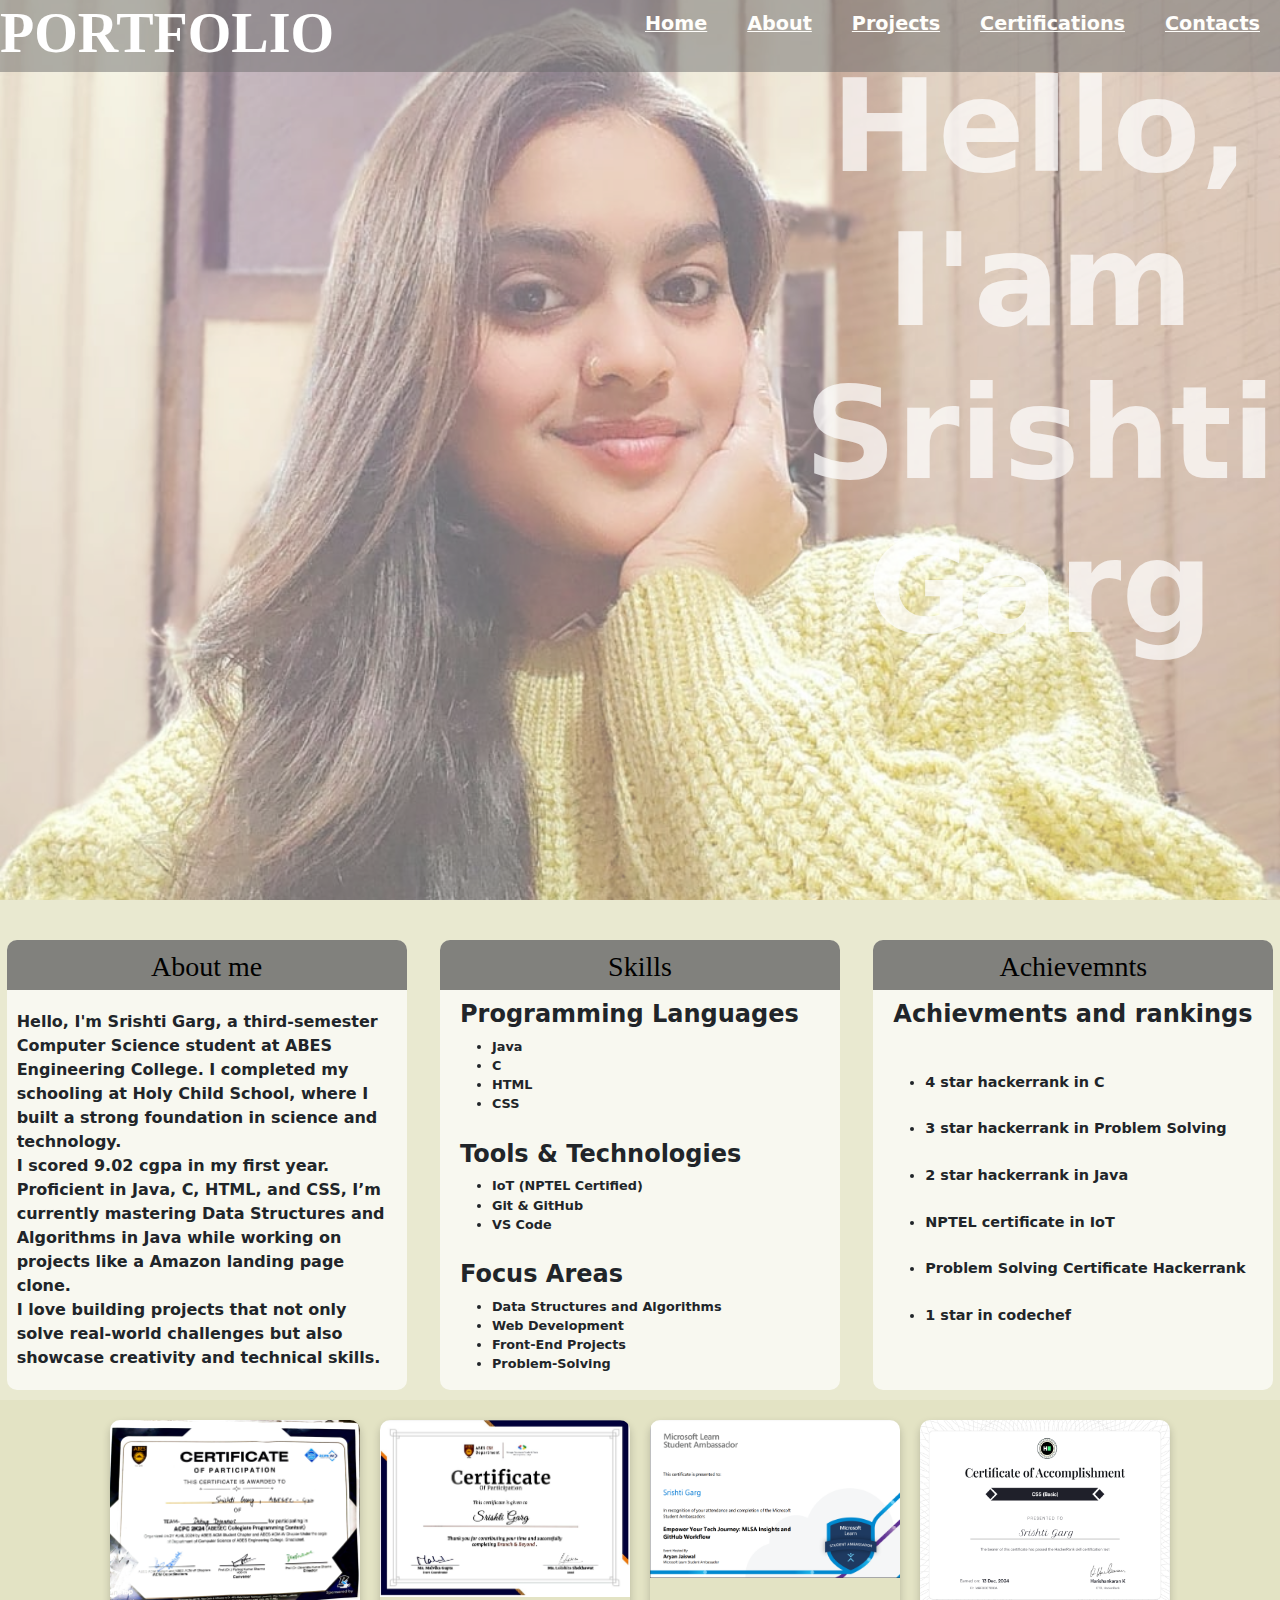
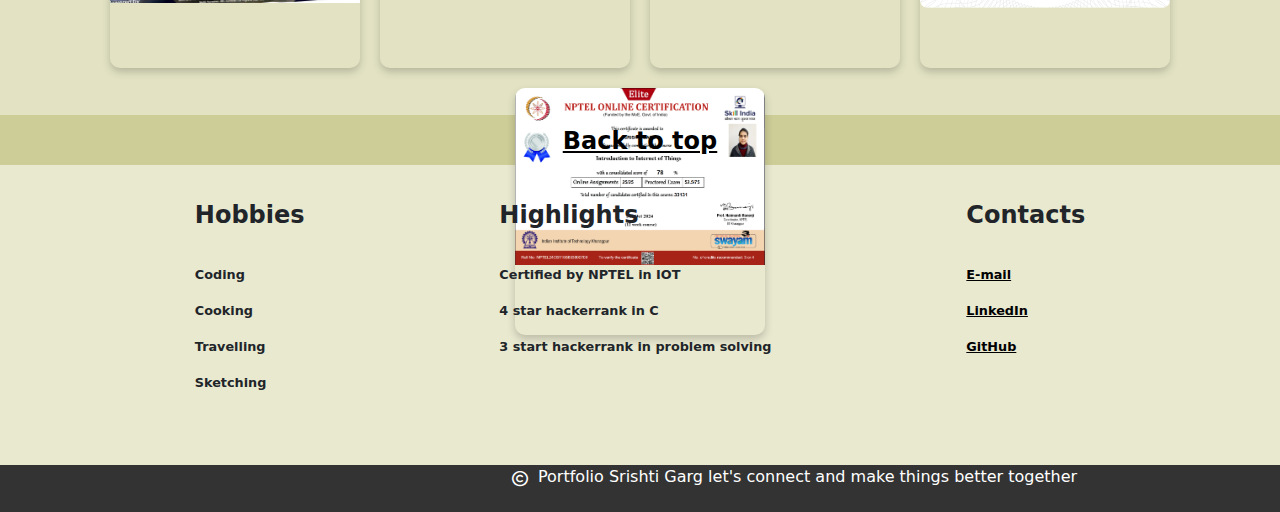
==== index.html @ 1fe9c8e8 "changes" ====
<!DOCTYPE html>
<html lang="en">
<head>
    <meta charset="UTF-8">
    <meta name="viewport" content="width=device-width, initial-scale=1.0">
    <title>Portfolio</title>
    <link rel="stylesheet" href="style.css">
    <link href="https://cdn.jsdelivr.net/npm/bootstrap@5.3.0/dist/css/bootstrap.min.css" rel="stylesheet">
    <link rel="stylesheet" href="https://cdnjs.cloudflare.com/ajax/libs/font-awesome/6.5.0/css/all.min.css">
</head>
<body>
   <div class="background">
    <nav>
<div class="portfolio"> <h1>PORTFOLIO</h1></div>

           <div class="nav_content" id="home">
            <ul>
                <li class="active"><a href="#home">Home</a></li>
               <li><a href="#about">About</a></li>
                <li><a href="#projects">Projects</a></li>
                <li><a href="#certifications">Certifications</a></li>
                <li><a href="#contacts">Contacts</a></li>
            </ul>
           </div>
     </nav>
     <div class="me"><h1>Hello, I'am Srishti Garg</h1></div>
    </div>
    <div class="about" id="about">
<div class="education">
    <div class="mee"> <h3>About me</h3></div>
    <div class="content">
   <p>Hello, I'm Srishti Garg, a third-semester Computer Science student at ABES Engineering College. I completed my 
    schooling at Holy Child School, where I built a strong foundation in science and technology.
    <br>
    I scored 9.02 cgpa in my first year. Proficient in Java, C, HTML, and CSS, 
I’m currently mastering Data Structures and Algorithms 
in Java while working on projects like a Amazon landing page clone.
<br>

I love building projects that not only solve real-world challenges 
but also showcase creativity and technical skills.

</p>
   </div>
</div>
<div class="skills">
   
    <div class="mee"> <h3>Skills</h3></div>
     
           <div class="skill-category">
            <h3>Programming Languages</h3>
            <ul>
              <li>Java</li>
              <li>C</li>
              <li>HTML</li>
              <li>CSS</li>
            </ul>
          </div>
          
          <div class="skill-category">
            <h3>Tools & Technologies</h3>
            <ul>
              <li>IoT (NPTEL Certified)</li>
              <li>Git & GitHub</li>
              <li>VS Code</li>
            </ul>
          </div>
          
          <div class="skill-category">
            <h3>Focus Areas</h3>
            <ul>
              <li>Data Structures and Algorithms</li>
              <li>Web Development</li>
              <li>Front-End Projects</li>
              <li>Problem-Solving</li>
            </ul>
          </div>
      
</div>
<div class="achievments"> <div class="mee"><h3>Achievemnts</h3></div>
<div class="skill-category">
  
  <h3>Achievments and rankings</h3>
  <div class="category">
  <ul>
    <li>4 star hackerrank in C</li>
    <li>3 star hackerrank in Problem Solving</li>
    <li>2 star hackerrank in Java</li>
    <li>NPTEL certificate in IoT</li>
    <li>Problem Solving Certificate Hackerrank</li>
    <li>1 star in codechef</li>
  </ul>
  </div>
</div></div>


</div>
<div class="final">
    <section class="certificate-gallery" id="certifications">
        
        <!-- Certificates -->
        <a href="#certificate1" class="certificate-card">
          <img src="c1.png" alt="Certificate 1">
        </a>
        <a href="#certificate2" class="certificate-card">
          <img src="c2.png" alt="Certificate 2">
        </a>
        <a href="#certificate3" class="certificate-card">
          <img src="c3.png" alt="Certificate 3">
        </a>
        <a href="#certificate4" class="certificate-card">
            <img src="c4.png" alt="Certificate 2">
          </a>
          <a href="#certificate5" class="certificate-card">
            <img src="c5.png" alt="Certificate 3">
          </a>
      </section>
      <div id="certificate1" class="modal">
        <img src="c1.png" alt="Certificate 1">
      </div>
      <div id="certificate2" class="modal">
        <img src="c2.png" alt="Certificate 2">
      </div>
      <div id="certificate3" class="modal">
        <img src="c3.png" alt="Certificate 1">
      </div>
      <div id="certificate4" class="modal">
        <img src="c4.png" alt="Certificate 1">
      </div>
      <div id="certificate5" class="modal">
        <img src="c5.png" alt="Certificate 1">
      </div>
      <div class="bottom">
        <div class="top"><a href="#home"><h3>Back to top</h3></a></div>
    
   <div class="last" id="contacts">

    <div class="hobbies" class="ho">
        <p><h3>Hobbies</h3></p>
  <p>Coding</p>
  <p>Cooking</p>
  <p>Travelling</p>
  <p>Sketching</p>
</div>
   <div class="hobbies" class="ho">
    <p><h3>Highlights</h3></p>
    <p>Certified by NPTEL in IOT</p>
    <p>4 star hackerrank in C</p>
    <p>3 start hackerrank in problem solving</p>
   </div>
   <div class="hobbies" class="ho">
    <p><h3>Contacts</h3></p>
   <a href="#"><p>E-mail</p></a> 
    <a href="https://www.linkedin.com/in/srishti-garg-a3b092297/"><p>LinkedIn</p></a>
    <a href="#"><p>GitHub</p></a>
   </div>
</div>
</div>
<div class="end">
    <i class="fa-regular fa-copyright" id="i"></i>
    <p>Portfolio Srishti Garg let's connect and make things better together</p>
</div>  
        
    
    
</body>
</html>
---- style.css ----
*{
 margin: 0px;
 padding: 0px;
 height: 100%;
}
.background{
   background: url(photo.jpg) no-repeat center;
   opacity: 60%;
   background-size: cover;
   height: 100%;
   z-index: -1;
   
}
.nav_content{
   width: 100%;
   height: 100%; 
   z-index: 2;
 
   border-radius:  1px solid white;
   border-color: aliceblue;
}
.nav_content ul{
   list-style-type: none;
   display: flex;
   justify-content: end;
   gap: 40px;
   margin-right: 20px;
   padding-top: 10px;
}
.portfolio h1{
   z-index: 2;
   font-size: 3.5rem;
   font-weight: bolder;
   font-family: 'Times New Roman', Times, serif;
   color: white;
   
}
nav{
   display: flex;
 height: 8%;
 background-color: rgba(10, 10, 10,.5);
 z-index: 1;
 position: absolute;
 width: 100%;
}
h1{
font-size: 2rem;
padding-right: 50%;
}
.nav_content ul a{
   color: rgb(255, 254, 250);
   font-size: 1.2rem;
   z-index: 2;
   font-weight: bold;
}
.nav_content ul a:hover{
   border: 3px solid black;
   border-radius: 2px;  
}
.me h1{
   text-align: center;
   padding: 50px 0px 0px 800px;
   height: 100%;
   color: rgba(255, 255, 255, .72);
   font-weight: bolder;
   font-size: 8rem;
   z-index: 3;
}
.about{
   width: 100%;
   height: 500px;
   background-color: rgba(143, 143, 21, 0.2);
   display: flex;
   gap: 20px;
   padding-top: 40px;
   justify-content: space-around;

}
.education{
   width: 400px;
   height: 450px;
   background-color: rgba(255, 255, 255, 0.685);
   z-index: 3;
   border-radius: 10px;  
   cursor: pointer;
}
.skills{
   width: 400px;
   height: 450px;
   background-color: rgba(255, 255, 255, 0.685);
   z-index: 3;
   border-radius: 10px;
   cursor: pointer;
   
}
.achievments{
   width: 400px;
   height: 450px;
   background-color: rgba(255, 255, 255, 0.685);
   z-index: 3;
   border-radius: 10px;
   cursor: pointer;
   
}
.mee{
   background-color: rgba(10, 10, 10,.5);
   text-align: center;
   height: 50px;
   border-top-left-radius: 10px;
   border-top-right-radius: 10px;
   color: black;
   padding-top: 10px;
   font-size: .5rem;
   font-family: 'Times New Roman', Times, serif;
   
}
.achievments:hover{
   transform: scale(1.05);
   box-shadow: 0 8px 16px rgba(0, 0, 0, 0.3);
}
.skills:hover{
   transform: scale(1.05);
   box-shadow: 0 8px 16px rgba(0, 0, 0, 0.3);
}
.education:hover{
   transform: scale(1.05);
   box-shadow: 0 8px 16px rgba(0, 0, 0, 0.3);
}
.content {
padding: 20px 10px;
font-size: 1rem;
font-weight: bold;
}
.skill-category{
width: 100%;
display: flex;
flex-direction: column; /* Or row */
font-size: .8rem;
overflow: visible;
height: fit-content;
padding-left: 20px;
font-weight: bold;
}
.skill-category h3{
   font-weight: bold;
   font-size: 1.5rem;
   padding-top: 10px;
}
.category{
   padding-top: 10px;
}
.category li{
   padding-top: 25px;
   font-size: .9rem;
}
.certificate-gallery {
   display: flex;
   flex-wrap: wrap;
   gap: 20px;
   justify-content: center;
  padding: 20px;
   margin: 0px;
   background-color: rgba(143, 143, 21, 0.25);
 }

 .certificate-card {
   width: 250px;
   cursor: pointer;
   border-radius: 10px;
   overflow: hidden;
   box-shadow: 0 4px 8px rgba(0, 0, 0, 0.2);
   transition: transform 0.3s, box-shadow 0.3s;
   height: 90%;
 }

 .certificate-card img {
   width: 100%;
   height: auto;
 }

 .certificate-card:hover {
   transform: scale(1.05);
   box-shadow: 0 8px 16px rgba(0, 0, 0, 0.3);
 }

 .modal {
   display: none;
   position: fixed;
   top: 0;
   left: 0;
   width: 100%;
   height: 100%;
   background: rgba(0, 0, 0, 0.8);
   justify-content: center;
   align-items: center;
   z-index: 1000;
 }

 .modal img {
   max-width: 90%;
   max-height: 90%;
 }

 .modal:target {
   display: flex;
 }
.top{
   width: 100%;
  height: 50px;
   background-color: rgba(143, 143, 21, 0.3);
}
.top a h3{
   text-align: center;
   font-weight: bold;
   font-size: 1.5rem;
   padding-top: 12px;
}
.final{
   height: 35%;
}
.top a{
   color: black;
}
.hobbies {
   display:flexbox;
   justify-content: space-evenly;
   height: auto;
   
}
.hobbies h3{
   font-size: 1.5rem;
   font-weight: bolder;
}
.last{
   display: flex;
   justify-content: space-evenly;
   height: 20px;
}
.bottom{
   background-color: rgba(143, 143, 21, 0.2);
   height: 350px;
}
.hobbies p{
   font-size: .8rem;
   font-weight: 700;
}
.hobbies a{
   color: black;
}
.end{
   height: 15%;
   background-color: rgba(0, 0, 0,.8);
   color: white;
   display: flex;
   padding-left: 40%;
   gap: 10px;
}
#i{
   padding-top: 5px;
}
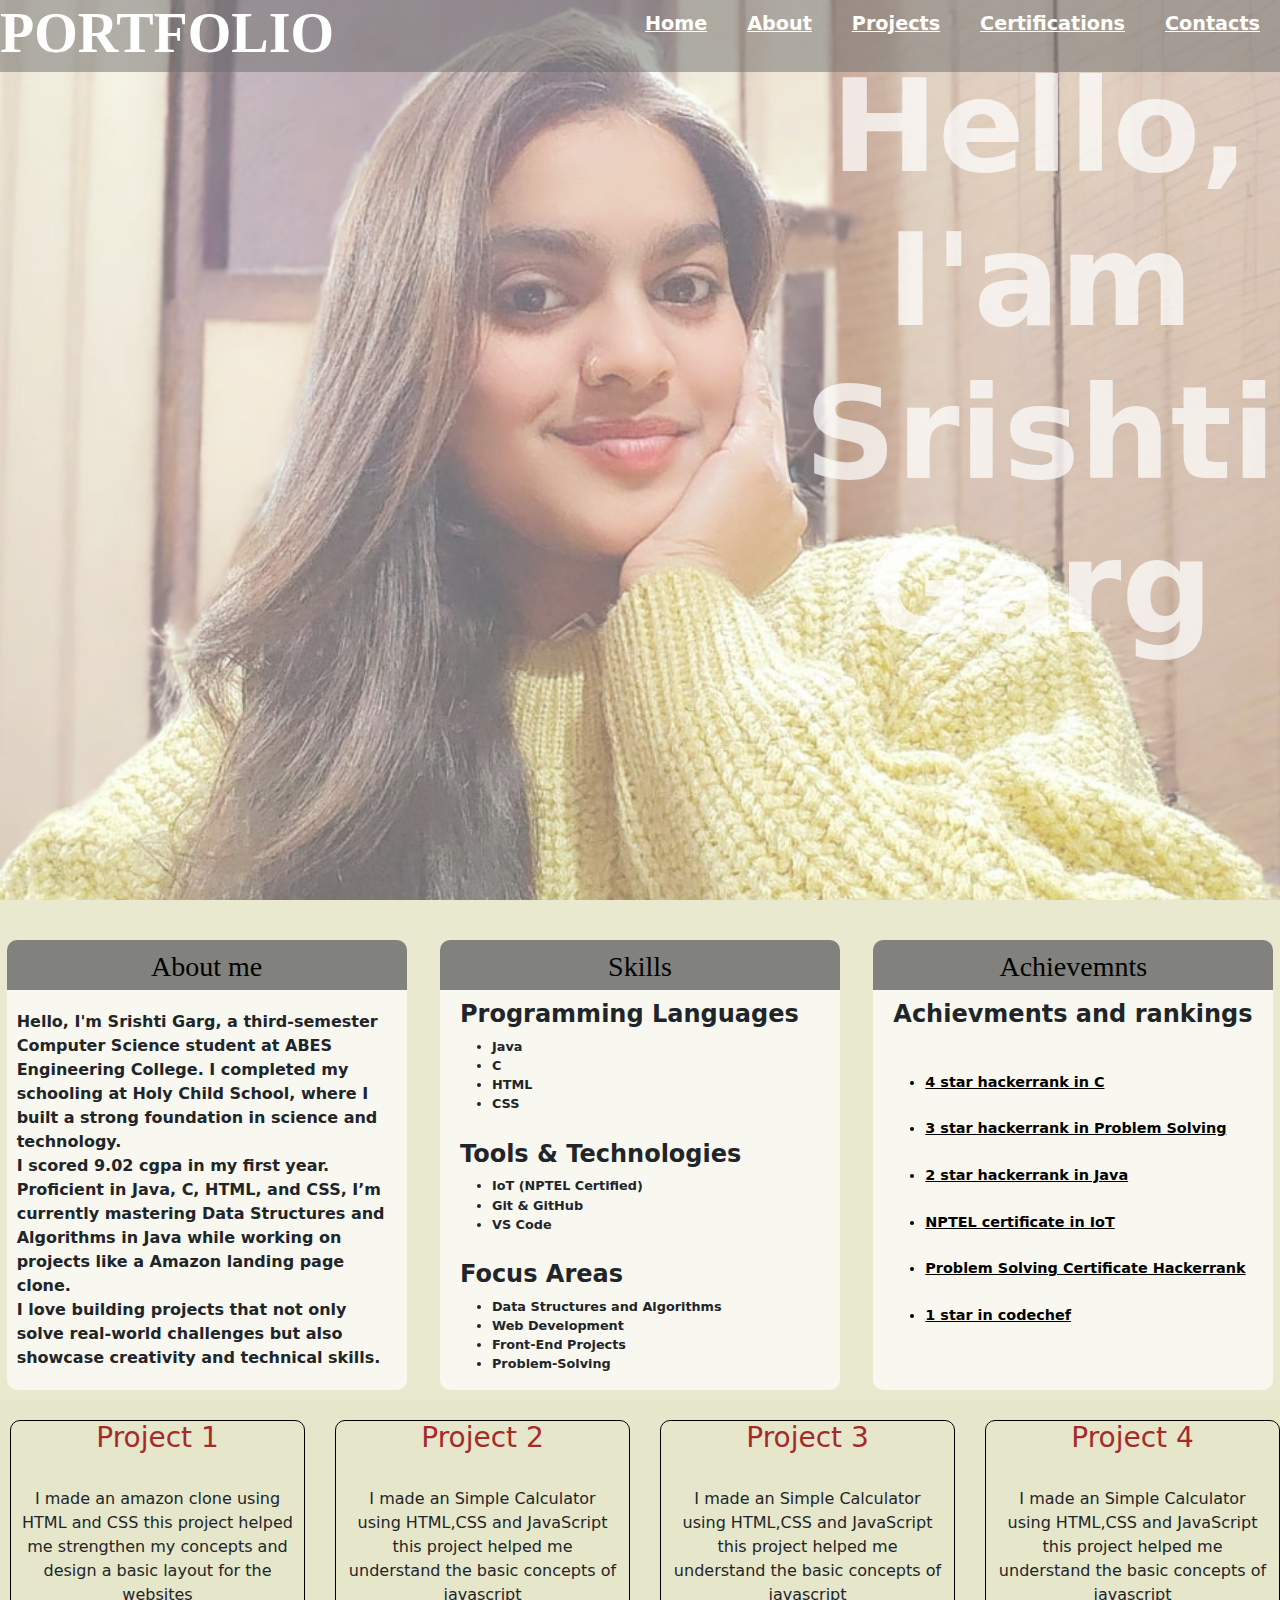
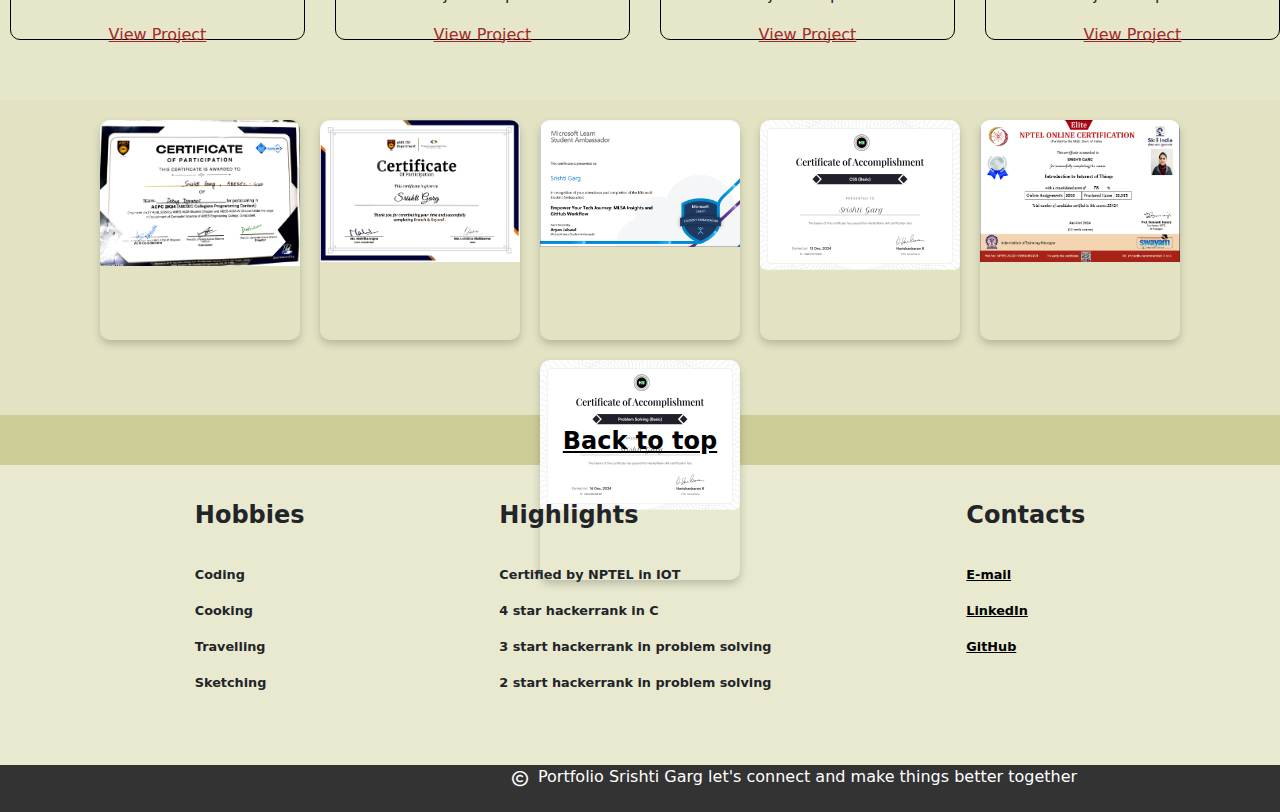
==== commit 968faaa8: "Version 2" ====
--- a/index.html
+++ b/index.html
@@ -83,17 +83,43 @@
   <h3>Achievments and rankings</h3>
   <div class="category">
   <ul>
-    <li>4 star hackerrank in C</li>
-    <li>3 star hackerrank in Problem Solving</li>
-    <li>2 star hackerrank in Java</li>
-    <li>NPTEL certificate in IoT</li>
-    <li>Problem Solving Certificate Hackerrank</li>
-    <li>1 star in codechef</li>
+    <a href="https://www.hackerrank.com/profile/gsrishti516"><li>4 star hackerrank in C</li></a>
+    <a href="https://www.hackerrank.com/profile/gsrishti516"> <li>3 star hackerrank in Problem Solving</li></a>
+    <a href="https://www.hackerrank.com/profile/gsrishti516"> <li>2 star hackerrank in Java</li></a>
+    <a href="c5.png"><li>NPTEL certificate in IoT</li></a> 
+    <a href="https://www.hackerrank.com/profile/gsrishti516"><li>Problem Solving Certificate Hackerrank</li></a>
+   <a href="https://www.codechef.com/users/next_dive_50"> <li>1 star in codechef</li></a>
   </ul>
   </div>
 </div></div>
 
 
+</div>
+<div class="projects" id="projects">
+<div class="project1">
+  <h3>Project 1</h3>
+  <br>
+  <p>I made an amazon clone using HTML and CSS this project helped me strengthen my concepts and design a basic layout for the websites </p>
+  <a href="https://srishtigarg05.github.io/Amzone-clone/">View Project</a>
+</div>
+<div class="project1">
+  <h3>Project 2</h3>
+  <br>
+  <p>I made an Simple Calculator using HTML,CSS and JavaScript this project helped me understand the basic concepts of javascript </p>
+  <a href="https://srishtigarg05.github.io/calculator/">View Project</a>
+</div>
+<div class="project1">
+  <h3>Project 3</h3>
+  <br>
+  <p>I made an Simple Calculator using HTML,CSS and JavaScript this project helped me understand the basic concepts of javascript </p>
+  <a href="https://srishtigarg05.github.io/Amzone-clone/">View Project</a>
+</div>
+<div class="project1">
+  <h3>Project 4</h3>
+  <br>
+  <p>I made an Simple Calculator using HTML,CSS and JavaScript this project helped me understand the basic concepts of javascript </p>
+  <a href="https://srishtigarg05.github.io/Amzone-clone/">View Project</a>
+</div>
 </div>
 <div class="final">
     <section class="certificate-gallery" id="certifications">
@@ -114,6 +140,9 @@
           <a href="#certificate5" class="certificate-card">
             <img src="c5.png" alt="Certificate 3">
           </a>
+          <a href="#certificate6" class="certificate-card">
+            <img src="c6.png" alt="Certificate 3">
+          </a>
       </section>
       <div id="certificate1" class="modal">
         <img src="c1.png" alt="Certificate 1">
@@ -129,6 +158,9 @@
       </div>
       <div id="certificate5" class="modal">
         <img src="c5.png" alt="Certificate 1">
+      </div>
+      <div id="certificate6" class="modal">
+        <img src="c6.png" alt="Certificate 1">
       </div>
       <div class="bottom">
         <div class="top"><a href="#home"><h3>Back to top</h3></a></div>
@@ -147,12 +179,13 @@
     <p>Certified by NPTEL in IOT</p>
     <p>4 star hackerrank in C</p>
     <p>3 start hackerrank in problem solving</p>
+   <p>2 start hackerrank in problem solving</p>
    </div>
    <div class="hobbies" class="ho">
     <p><h3>Contacts</h3></p>
    <a href="#"><p>E-mail</p></a> 
     <a href="https://www.linkedin.com/in/srishti-garg-a3b092297/"><p>LinkedIn</p></a>
-    <a href="#"><p>GitHub</p></a>
+    <a href="https://github.com/Srishtigarg05"><p>GitHub</p></a>
    </div>
 </div>
 </div>
--- a/style.css
+++ b/style.css
@@ -1,260 +1,301 @@
 *{
- margin: 0px;
- padding: 0px;
- height: 100%;
+   margin: 0px;
+   padding: 0px;
+   height: 100%;
+  }
+  .background{
+     background: url(photo.jpg) no-repeat center;
+     opacity: 60%;
+     background-size: cover;
+     height: 100%;
+     z-index: -1;
+     
+  }
+  .nav_content{
+     width: 100%;
+     height: 100%; 
+     z-index: 2;
+   
+     border-radius:  1px solid white;
+     border-color: aliceblue;
+  }
+  .nav_content ul{
+     list-style-type: none;
+     display: flex;
+     justify-content: end;
+     gap: 40px;
+     margin-right: 20px;
+     padding-top: 10px;
+  }
+  .portfolio h1{
+     z-index: 2;
+     font-size: 3.5rem;
+     font-weight: bolder;
+     font-family: 'Times New Roman', Times, serif;
+     color: white;
+     
+  }
+  nav{
+     display: flex;
+   height: 8%;
+   background-color: rgba(10, 10, 10,.5);
+   z-index: 1;
+   position: absolute;
+   width: 100%;
+  }
+  h1{
+  font-size: 2rem;
+  padding-right: 50%;
+  }
+  .nav_content ul a{
+     color: rgb(255, 254, 250);
+     font-size: 1.2rem;
+     z-index: 2;
+     font-weight: bold;
+  }
+  .nav_content ul a:hover{
+     border: 3px solid black;
+     border-radius: 2px;  
+  }
+  .me h1{
+     text-align: center;
+     padding: 50px 0px 0px 800px;
+     height: 100%;
+     color: rgba(255, 255, 255, .72);
+     font-weight: bolder;
+     font-size: 8rem;
+     z-index: 3;
+  }
+  .about{
+     width: 100%;
+     height: 500px;
+     background-color: rgba(143, 143, 21, 0.2);
+     display: flex;
+     gap: 20px;
+     padding-top: 40px;
+     justify-content: space-around;
+  
+  }
+  .education{
+     width: 400px;
+     height: 450px;
+     background-color: rgba(255, 255, 255, 0.685);
+     z-index: 3;
+     border-radius: 10px;  
+     cursor: pointer;
+  }
+  .skills{
+     width: 400px;
+     height: 450px;
+     background-color: rgba(255, 255, 255, 0.685);
+     z-index: 3;
+     border-radius: 10px;
+     cursor: pointer;
+     
+  }
+  .achievments{
+     width: 400px;
+     height: 450px;
+     background-color: rgba(255, 255, 255, 0.685);
+     z-index: 3;
+     border-radius: 10px;
+     cursor: pointer;
+     
+  }
+  .mee{
+     background-color: rgba(10, 10, 10,.5);
+     text-align: center;
+     height: 50px;
+     border-top-left-radius: 10px;
+     border-top-right-radius: 10px;
+     color: black;
+     padding-top: 10px;
+     font-size: .5rem;
+     font-family: 'Times New Roman', Times, serif;
+     
+  }
+  .achievments:hover{
+     transform: scale(1.05);
+     box-shadow: 0 8px 16px rgba(0, 0, 0, 0.3);
+  }
+  .skills:hover{
+     transform: scale(1.05);
+     box-shadow: 0 8px 16px rgba(0, 0, 0, 0.3);
+  }
+  .education:hover{
+     transform: scale(1.05);
+     box-shadow: 0 8px 16px rgba(0, 0, 0, 0.3);
+  }
+  .content {
+  padding: 20px 10px;
+  font-size: 1rem;
+  font-weight: bold;
+  }
+  .skill-category{
+  width: 100%;
+  display: flex;
+  flex-direction: column; /* Or row */
+  font-size: .8rem;
+  overflow: visible;
+  height: fit-content;
+  padding-left: 20px;
+  font-weight: bold;
+  }
+  .skill-category h3{
+     font-weight: bold;
+     font-size: 1.5rem;
+     padding-top: 10px;
+  }
+  .category{
+     padding-top: 10px;
+  }
+  .category li{
+     padding-top: 25px;
+     font-size: .9rem;
+  }
+  .category a{
+   color: black;
+  }
+  .certificate-gallery {
+     display: flex;
+     flex-wrap: wrap;
+     gap: 20px;
+     justify-content: center;
+    padding: 20px;
+     margin: 0px;
+     background-color: rgba(143, 143, 21, 0.25);
+   }
+  
+   .certificate-card {
+     width: 200px;
+     cursor: pointer;
+     border-radius: 10px;
+     overflow: hidden;
+     box-shadow: 0 4px 8px rgba(0, 0, 0, 0.2);
+     transition: transform 0.3s, box-shadow 0.3s;
+     height: 80%;
+   }
+  
+   .certificate-card img {
+     width: 100%;
+     height: auto;
+   }
+  
+   .certificate-card:hover {
+     transform: scale(1.05);
+     box-shadow: 0 8px 16px rgba(0, 0, 0, 0.3);
+   }
+  
+   .modal {
+     display: none;
+     position: fixed;
+     top: 0;
+     left: 0;
+     width: 100%;
+     height: 100%;
+     background: rgba(0, 0, 0, 0.8);
+     justify-content: center;
+     align-items: center;
+     z-index: 1000;
+   }
+  
+   .modal img {
+     max-width: 90%;
+     max-height: 90%;
+   }
+  
+   .modal:target {
+     display: flex;
+   }
+  .top{
+     width: 100%;
+    height: 50px;
+     background-color: rgba(143, 143, 21, 0.3);
+  }
+  .top a h3{
+     text-align: center;
+     font-weight: bold;
+     font-size: 1.5rem;
+     padding-top: 12px;
+  }
+  .final{
+     height: 35%;
+  }
+  .top a{
+     color: black;
+  }
+  .hobbies {
+     display:flexbox;
+     justify-content: space-evenly;
+     height: auto;
+     
+  }
+  .hobbies h3{
+     font-size: 1.5rem;
+     font-weight: bolder;
+  }
+  .last{
+     display: flex;
+     justify-content: space-evenly;
+     height: 20px;
+  }
+  .bottom{
+     background-color: rgba(143, 143, 21, 0.2);
+     height: 350px;
+  }
+  .hobbies p{
+     font-size: .8rem;
+     font-weight: 700;
+  }
+  .hobbies a{
+     color: black;
+  }
+  .end{
+     height: 15%;
+     background-color: rgba(0, 0, 0,.8);
+     color: white;
+     display: flex;
+     padding-left: 40%;
+     gap: 10px;
+     
+  }
+  #i{
+     padding-top: 5px;
+  }
+  .project1{
+   height: 220px;
+   width: 350px;
+   border: 1px solid black;
+text-align: center;
+border-radius: 10px;
+background-color: rgba(220, 220, 167, 0.01);
+cursor: pointer;
+overflow: visible;
+display: flex;
+flex-direction: column;
+margin-left: 10px;
 }
-.background{
-   background: url(photo.jpg) no-repeat center;
-   opacity: 60%;
-   background-size: cover;
-   height: 100%;
-   z-index: -1;
-   
-}
-.nav_content{
+  .project1:hover
+  {
+   transform: scale(1.05);
+     box-shadow: 0 8px 16px rgba(0, 0, 0, 0.3);
+  }
+  .project1 a{
+color: brown;
+  }
+  .project1 h3{
+   color: brown;
+      }
+.projects{
+   background-color: rgba(143, 143, 21, 0.225);
+   height: 300px;
+   padding-top: 20px;
    width: 100%;
-   height: 100%; 
-   z-index: 2;
- 
-   border-radius:  1px solid white;
-   border-color: aliceblue;
-}
-.nav_content ul{
-   list-style-type: none;
-   display: flex;
-   justify-content: end;
-   gap: 40px;
-   margin-right: 20px;
-   padding-top: 10px;
-}
-.portfolio h1{
-   z-index: 2;
-   font-size: 3.5rem;
-   font-weight: bolder;
-   font-family: 'Times New Roman', Times, serif;
-   color: white;
-   
-}
-nav{
-   display: flex;
- height: 8%;
- background-color: rgba(10, 10, 10,.5);
- z-index: 1;
- position: absolute;
- width: 100%;
-}
-h1{
-font-size: 2rem;
-padding-right: 50%;
-}
-.nav_content ul a{
-   color: rgb(255, 254, 250);
-   font-size: 1.2rem;
-   z-index: 2;
-   font-weight: bold;
-}
-.nav_content ul a:hover{
-   border: 3px solid black;
-   border-radius: 2px;  
-}
-.me h1{
-   text-align: center;
-   padding: 50px 0px 0px 800px;
-   height: 100%;
-   color: rgba(255, 255, 255, .72);
-   font-weight: bolder;
-   font-size: 8rem;
-   z-index: 3;
-}
-.about{
-   width: 100%;
-   height: 500px;
-   background-color: rgba(143, 143, 21, 0.2);
    display: flex;
    gap: 20px;
-   padding-top: 40px;
-   justify-content: space-around;
-
+  
 }
-.education{
-   width: 400px;
-   height: 450px;
-   background-color: rgba(255, 255, 255, 0.685);
-   z-index: 3;
-   border-radius: 10px;  
-   cursor: pointer;
-}
-.skills{
-   width: 400px;
-   height: 450px;
-   background-color: rgba(255, 255, 255, 0.685);
-   z-index: 3;
-   border-radius: 10px;
-   cursor: pointer;
-   
-}
-.achievments{
-   width: 400px;
-   height: 450px;
-   background-color: rgba(255, 255, 255, 0.685);
-   z-index: 3;
-   border-radius: 10px;
-   cursor: pointer;
-   
-}
-.mee{
-   background-color: rgba(10, 10, 10,.5);
-   text-align: center;
-   height: 50px;
-   border-top-left-radius: 10px;
-   border-top-right-radius: 10px;
-   color: black;
-   padding-top: 10px;
-   font-size: .5rem;
-   font-family: 'Times New Roman', Times, serif;
-   
-}
-.achievments:hover{
-   transform: scale(1.05);
-   box-shadow: 0 8px 16px rgba(0, 0, 0, 0.3);
-}
-.skills:hover{
-   transform: scale(1.05);
-   box-shadow: 0 8px 16px rgba(0, 0, 0, 0.3);
-}
-.education:hover{
-   transform: scale(1.05);
-   box-shadow: 0 8px 16px rgba(0, 0, 0, 0.3);
-}
-.content {
-padding: 20px 10px;
-font-size: 1rem;
-font-weight: bold;
-}
-.skill-category{
-width: 100%;
-display: flex;
-flex-direction: column; /* Or row */
-font-size: .8rem;
-overflow: visible;
-height: fit-content;
-padding-left: 20px;
-font-weight: bold;
-}
-.skill-category h3{
-   font-weight: bold;
-   font-size: 1.5rem;
-   padding-top: 10px;
-}
-.category{
-   padding-top: 10px;
-}
-.category li{
-   padding-top: 25px;
-   font-size: .9rem;
-}
-.certificate-gallery {
-   display: flex;
-   flex-wrap: wrap;
-   gap: 20px;
-   justify-content: center;
-  padding: 20px;
-   margin: 0px;
-   background-color: rgba(143, 143, 21, 0.25);
- }
-
- .certificate-card {
-   width: 250px;
-   cursor: pointer;
-   border-radius: 10px;
-   overflow: hidden;
-   box-shadow: 0 4px 8px rgba(0, 0, 0, 0.2);
-   transition: transform 0.3s, box-shadow 0.3s;
-   height: 90%;
- }
-
- .certificate-card img {
-   width: 100%;
-   height: auto;
- }
-
- .certificate-card:hover {
-   transform: scale(1.05);
-   box-shadow: 0 8px 16px rgba(0, 0, 0, 0.3);
- }
-
- .modal {
-   display: none;
-   position: fixed;
-   top: 0;
-   left: 0;
-   width: 100%;
-   height: 100%;
-   background: rgba(0, 0, 0, 0.8);
-   justify-content: center;
-   align-items: center;
-   z-index: 1000;
- }
-
- .modal img {
-   max-width: 90%;
-   max-height: 90%;
- }
-
- .modal:target {
-   display: flex;
- }
-.top{
-   width: 100%;
-  height: 50px;
-   background-color: rgba(143, 143, 21, 0.3);
-}
-.top a h3{
-   text-align: center;
-   font-weight: bold;
-   font-size: 1.5rem;
-   padding-top: 12px;
-}
-.final{
-   height: 35%;
-}
-.top a{
-   color: black;
-}
-.hobbies {
-   display:flexbox;
-   justify-content: space-evenly;
-   height: auto;
-   
-}
-.hobbies h3{
-   font-size: 1.5rem;
-   font-weight: bolder;
-}
-.last{
-   display: flex;
-   justify-content: space-evenly;
-   height: 20px;
-}
-.bottom{
-   background-color: rgba(143, 143, 21, 0.2);
-   height: 350px;
-}
-.hobbies p{
-   font-size: .8rem;
-   font-weight: 700;
-}
-.hobbies a{
-   color: black;
-}
-.end{
-   height: 15%;
-   background-color: rgba(0, 0, 0,.8);
-   color: white;
-   display: flex;
-   padding-left: 40%;
-   gap: 10px;
-}
-#i{
-   padding-top: 5px;
+.project1 p{
+   height: fit-content;
+   padding: 0px 10px;
 }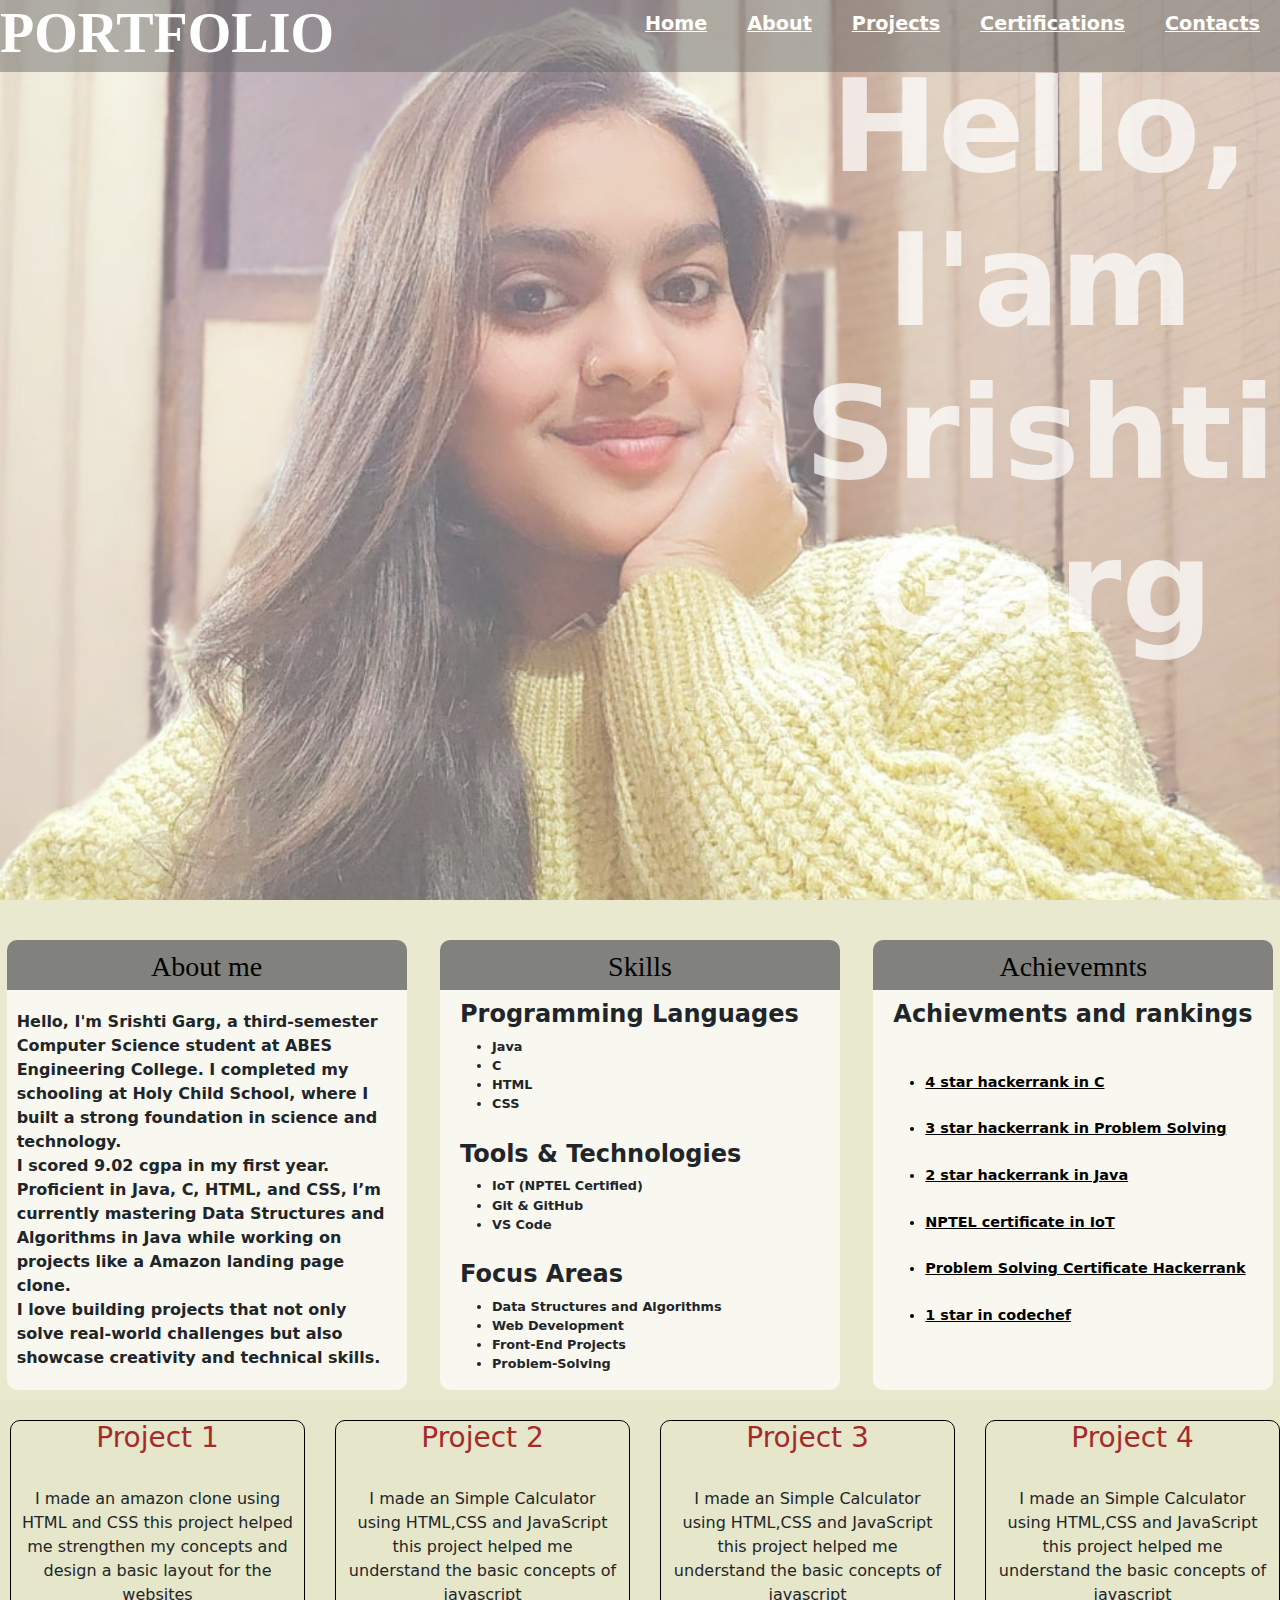
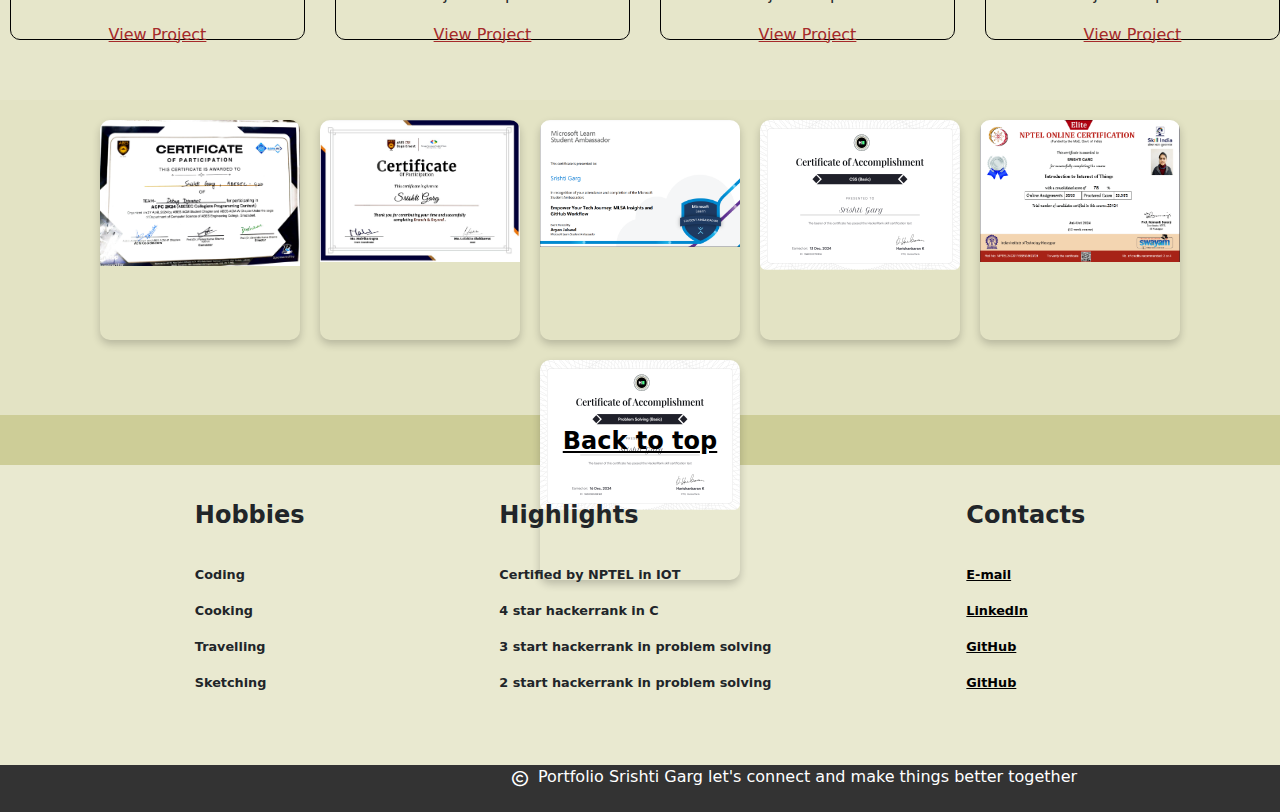
==== commit bca03e5d: "version 2" ====
--- a/index.html
+++ b/index.html
@@ -83,12 +83,16 @@
   <h3>Achievments and rankings</h3>
   <div class="category">
   <ul>
+
     <a href="https://www.hackerrank.com/profile/gsrishti516"><li>4 star hackerrank in C</li></a>
     <a href="https://www.hackerrank.com/profile/gsrishti516"> <li>3 star hackerrank in Problem Solving</li></a>
     <a href="https://www.hackerrank.com/profile/gsrishti516"> <li>2 star hackerrank in Java</li></a>
     <a href="c5.png"><li>NPTEL certificate in IoT</li></a> 
     <a href="https://www.hackerrank.com/profile/gsrishti516"><li>Problem Solving Certificate Hackerrank</li></a>
    <a href="https://www.codechef.com/users/next_dive_50"> <li>1 star in codechef</li></a>
+
+
+
   </ul>
   </div>
 </div></div>
@@ -185,7 +189,11 @@
     <p><h3>Contacts</h3></p>
    <a href="#"><p>E-mail</p></a> 
     <a href="https://www.linkedin.com/in/srishti-garg-a3b092297/"><p>LinkedIn</p></a>
+
     <a href="https://github.com/Srishtigarg05"><p>GitHub</p></a>
+
+    <a href="#"><p>GitHub</p></a>
+
    </div>
 </div>
 </div>
--- a/style.css
+++ b/style.css
@@ -1,4 +1,166 @@
 *{
+
+ margin: 0px;
+ padding: 0px;
+ height: 100%;
+}
+.background{
+   background: url(photo.jpg) no-repeat center;
+   opacity: 60%;
+   background-size: cover;
+   height: 100%;
+   z-index: -1;
+   
+}
+.nav_content{
+   width: 100%;
+   height: 100%; 
+   z-index: 2;
+ 
+   border-radius:  1px solid white;
+   border-color: aliceblue;
+}
+.nav_content ul{
+   list-style-type: none;
+   display: flex;
+   justify-content: end;
+   gap: 40px;
+   margin-right: 20px;
+   padding-top: 10px;
+}
+.portfolio h1{
+   z-index: 2;
+   font-size: 3.5rem;
+   font-weight: bolder;
+   font-family: 'Times New Roman', Times, serif;
+   color: white;
+   
+}
+nav{
+   display: flex;
+ height: 8%;
+ background-color: rgba(10, 10, 10,.5);
+ z-index: 1;
+ position: absolute;
+ width: 100%;
+}
+h1{
+font-size: 2rem;
+padding-right: 50%;
+}
+.nav_content ul a{
+   color: rgb(255, 254, 250);
+   font-size: 1.2rem;
+   z-index: 2;
+   font-weight: bold;
+}
+.nav_content ul a:hover{
+   border: 3px solid black;
+   border-radius: 2px;  
+}
+.me h1{
+   text-align: center;
+   padding: 50px 0px 0px 800px;
+   height: 100%;
+   color: rgba(255, 255, 255, .72);
+   font-weight: bolder;
+   font-size: 8rem;
+   z-index: 3;
+}
+.about{
+   width: 100%;
+   height: 500px;
+   background-color: rgba(143, 143, 21, 0.2);
+   display: flex;
+   gap: 20px;
+   padding-top: 40px;
+   justify-content: space-around;
+
+}
+.education{
+   width: 400px;
+   height: 450px;
+   background-color: rgba(255, 255, 255, 0.685);
+   z-index: 3;
+   border-radius: 10px;  
+   cursor: pointer;
+}
+.skills{
+   width: 400px;
+   height: 450px;
+   background-color: rgba(255, 255, 255, 0.685);
+   z-index: 3;
+   border-radius: 10px;
+   cursor: pointer;
+   
+}
+.achievments{
+   width: 400px;
+   height: 450px;
+   background-color: rgba(255, 255, 255, 0.685);
+   z-index: 3;
+   border-radius: 10px;
+   cursor: pointer;
+   
+}
+.mee{
+   background-color: rgba(10, 10, 10,.5);
+   text-align: center;
+   height: 50px;
+   border-top-left-radius: 10px;
+   border-top-right-radius: 10px;
+   color: black;
+   padding-top: 10px;
+   font-size: .5rem;
+   font-family: 'Times New Roman', Times, serif;
+   
+}
+.achievments:hover{
+   transform: scale(1.05);
+   box-shadow: 0 8px 16px rgba(0, 0, 0, 0.3);
+}
+.skills:hover{
+   transform: scale(1.05);
+   box-shadow: 0 8px 16px rgba(0, 0, 0, 0.3);
+}
+.education:hover{
+   transform: scale(1.05);
+   box-shadow: 0 8px 16px rgba(0, 0, 0, 0.3);
+}
+.content {
+padding: 20px 10px;
+font-size: 1rem;
+font-weight: bold;
+}
+.skill-category{
+width: 100%;
+display: flex;
+flex-direction: column; /* Or row */
+font-size: .8rem;
+overflow: visible;
+height: fit-content;
+padding-left: 20px;
+font-weight: bold;
+}
+.skill-category h3{
+   font-weight: bold;
+   font-size: 1.5rem;
+   padding-top: 10px;
+}
+.category{
+   padding-top: 10px;
+}
+.category li{
+   padding-top: 25px;
+   font-size: .9rem;
+}
+.certificate-gallery {
+   display: flex;
+   flex-wrap: wrap;
+   gap: 20px;
+   justify-content: center;
+  padding: 20px;
+
    margin: 0px;
    padding: 0px;
    height: 100%;
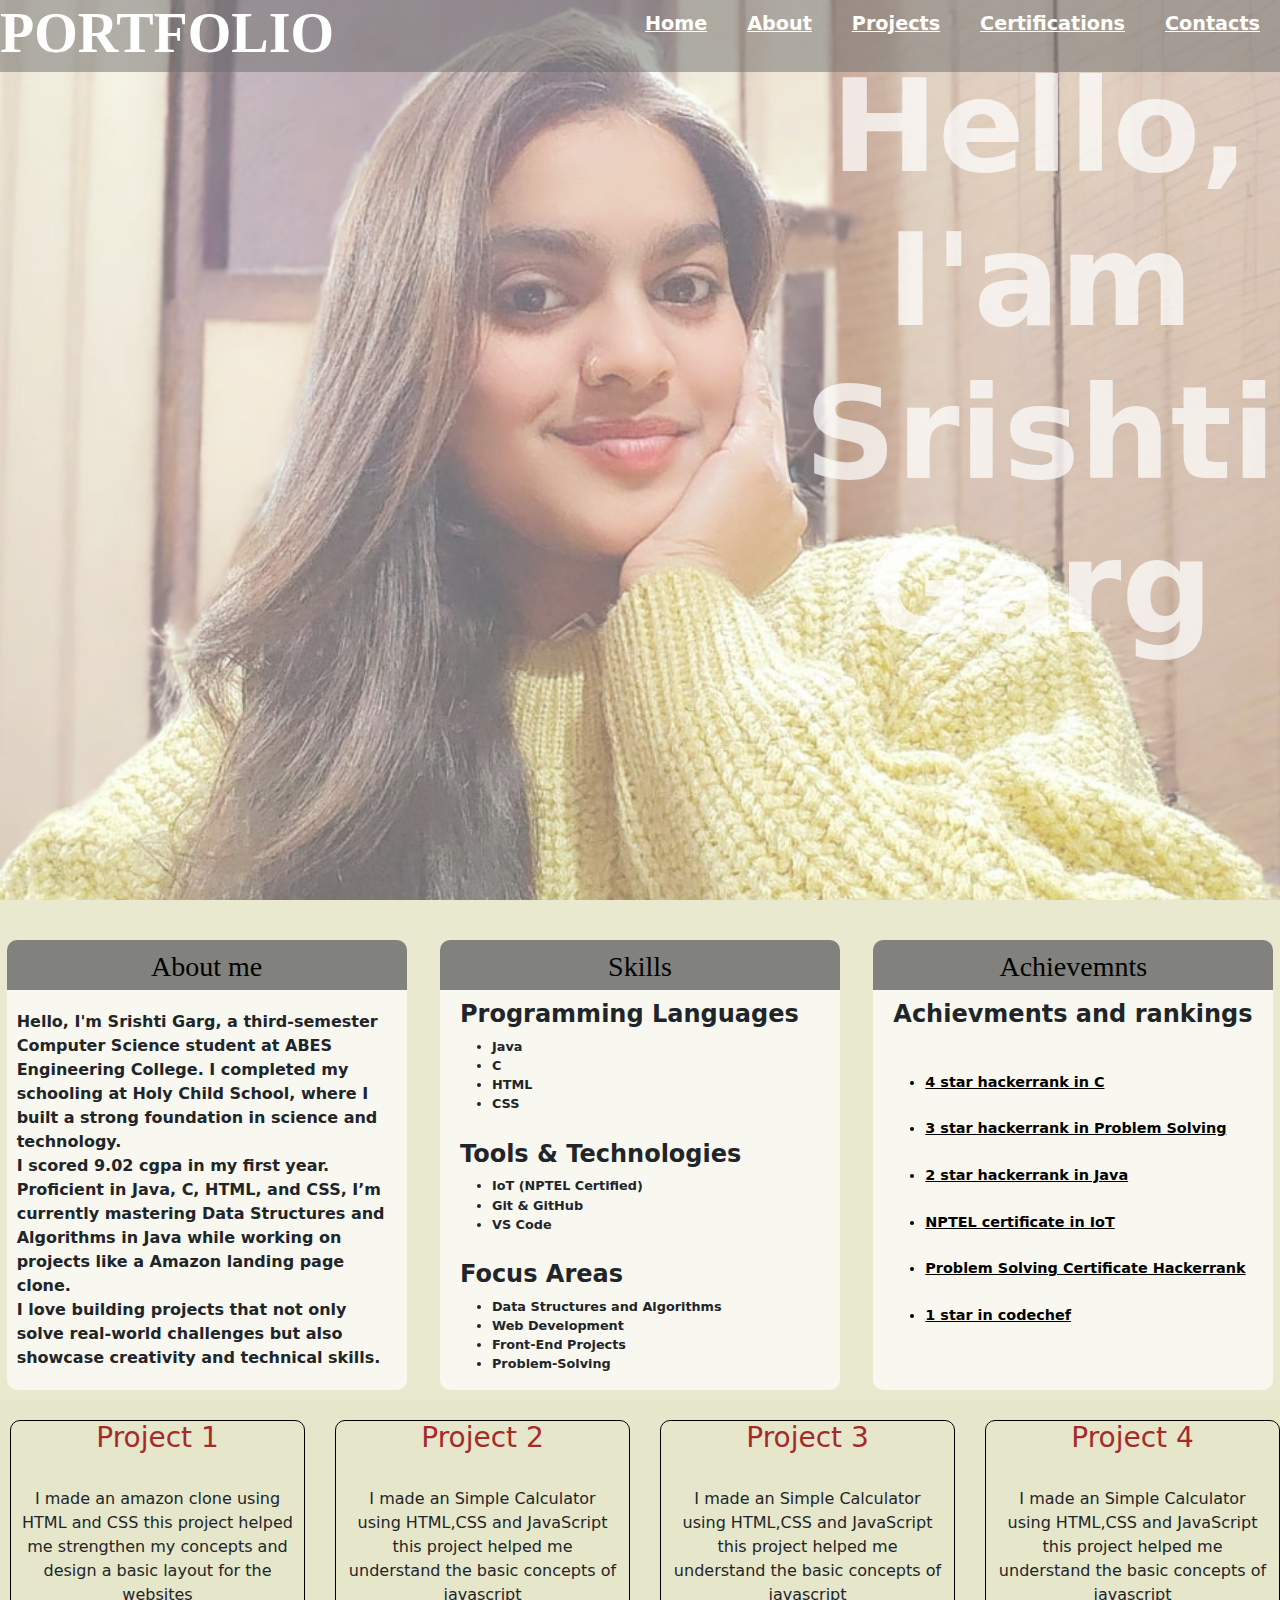
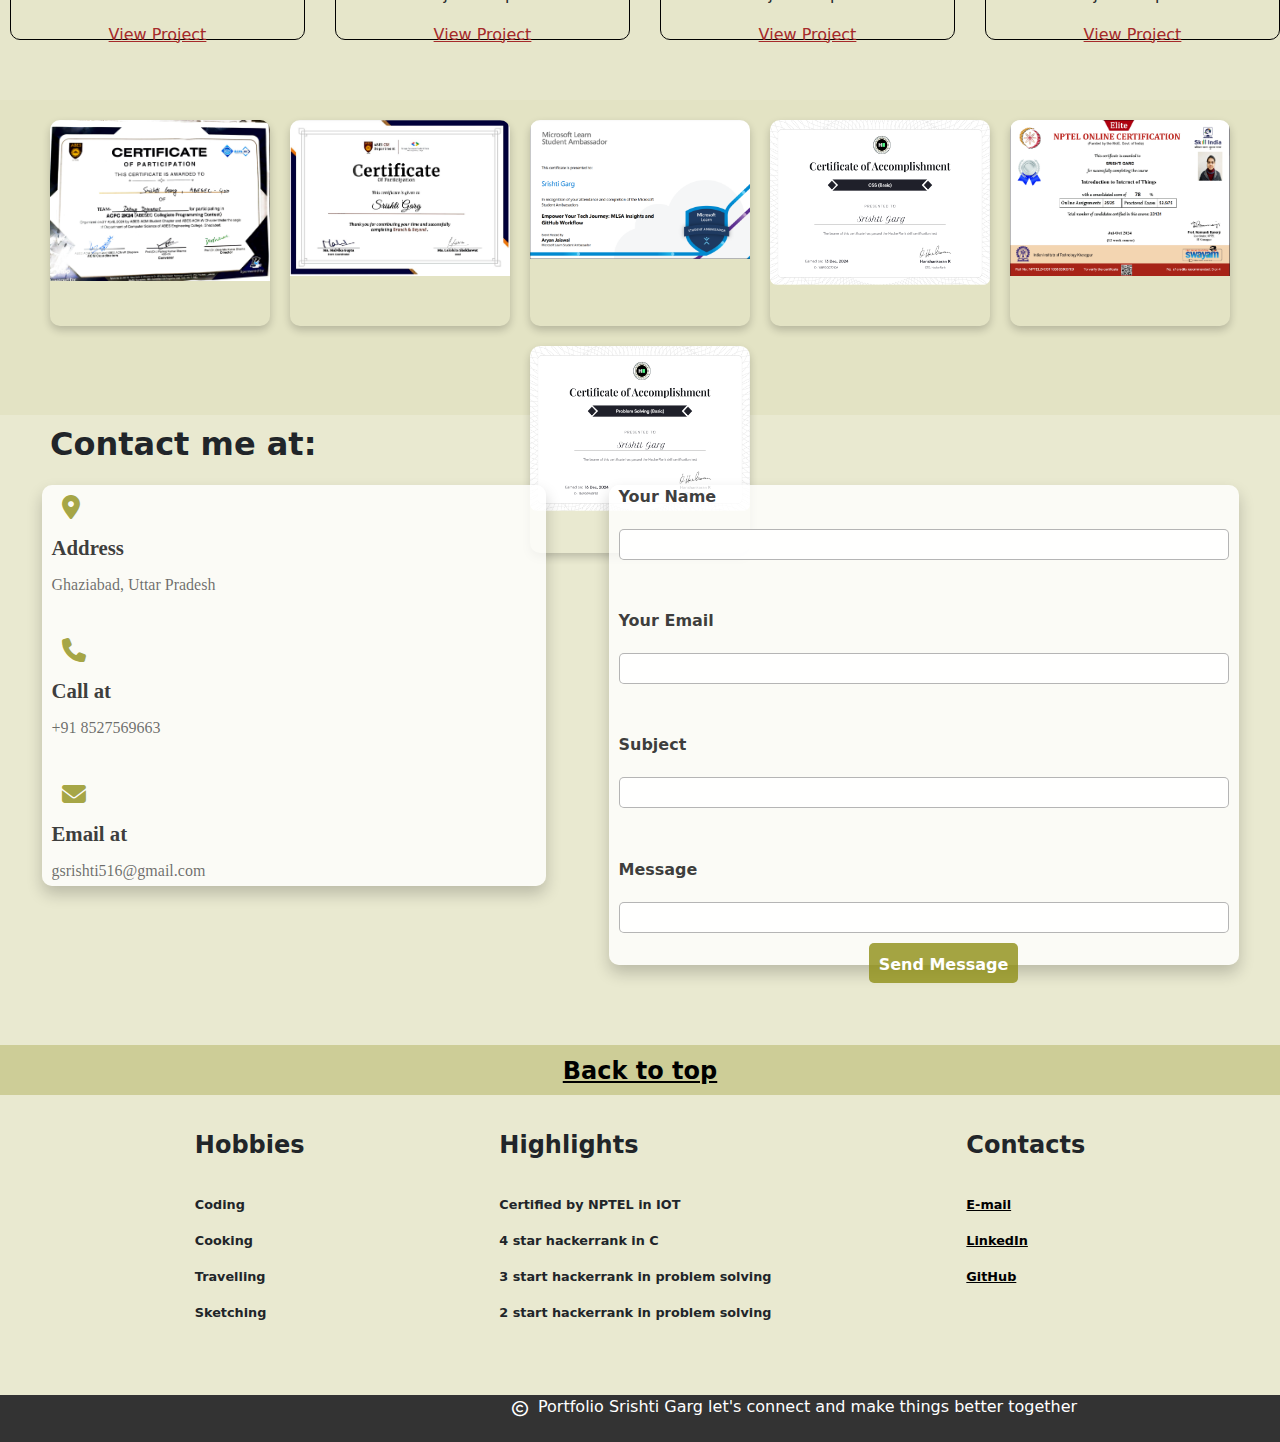
==== commit 63dfa545: "added a form" ====
--- a/index.html
+++ b/index.html
@@ -166,6 +166,43 @@
       <div id="certificate6" class="modal">
         <img src="c6.png" alt="Certificate 1">
       </div>
+      <div class="info"  id="contacts"><h2>Contact me at:</h2></div>
+      <div class="contact">
+      
+        
+      <div class="contact_left">
+          <i class="fa-solid fa-location-dot"></i>
+          <h2>Address</h2>
+          <p>Ghaziabad, Uttar Pradesh</p>
+          <br>
+          <i class="fa-solid fa-phone"></i>
+          <h2>Call at</h2>
+          <p>+91 8527569663</p>
+          <br>
+          <i class="fa-solid fa-envelope"></i>
+          <h2>Email at</h2>
+          <p>gsrishti516@gmail.com</p>
+      </div>
+      <div class="contact_right">
+          <form>
+              <label>Your Name</label> <input type="text">
+             
+              <br>
+              <label>Your Email</label>
+              <input type="email">
+              <br>
+              <label>Subject</label>
+              <input type="text">
+              <br>
+              <label>Message</label>
+              <input type="text">
+          </form>
+          <div class="click"><button>Send Message</button></div>
+          
+      </div>
+  </div>
+
+
       <div class="bottom">
         <div class="top"><a href="#home"><h3>Back to top</h3></a></div>
     
@@ -192,8 +229,6 @@
 
     <a href="https://github.com/Srishtigarg05"><p>GitHub</p></a>
 
-    <a href="#"><p>GitHub</p></a>
-
    </div>
 </div>
 </div>
--- a/style.css
+++ b/style.css
@@ -62,10 +62,10 @@
    text-align: center;
    padding: 50px 0px 0px 800px;
    height: 100%;
-   color: rgba(255, 255, 255, .72);
+   color:rgba(0, 0, 0, 0.3);
    font-weight: bolder;
    font-size: 8rem;
-   z-index: 3;
+   z-index: 4;
 }
 .about{
    width: 100%;
@@ -329,13 +329,13 @@
    }
   
    .certificate-card {
-     width: 200px;
+     width: 220px;
      cursor: pointer;
      border-radius: 10px;
      overflow: hidden;
      box-shadow: 0 4px 8px rgba(0, 0, 0, 0.2);
      transition: transform 0.3s, box-shadow 0.3s;
-     height: 80%;
+     height: 75%;
    }
   
    .certificate-card img {
@@ -460,4 +460,122 @@
 .project1 p{
    height: fit-content;
    padding: 0px 10px;
-}+}
+.contact {
+   display: flex;
+   justify-content: space-around;
+   align-items: flex-start;
+   background-color: rgba(143, 143, 21, 0.2); 
+   padding: 40px 10px 40px 10px;
+   height: 600px;
+ }
+ 
+ .contact_left {
+   width: 40%;
+   color: rgba(10, 10, 10, 0.9);
+   font-family: 'Times New Roman', Times, serif;
+   font-size: 1rem;
+   line-height: 1.8rem;
+   height: fit-content;
+   border-radius: 10px;
+   box-shadow: 0 8px 16px rgba(0, 0, 0, 0.2);
+   background-color: rgba(255, 255, 255, 0.8);
+  
+ }
+ .info{
+height: 10px;
+width: 100%;
+background-color: rgba(143, 143, 21, 0.2);
+padding: 10px 0px 20px 50px;
+ }
+ .info h2{
+   font-size: 2rem;
+   font-weight: bold;
+  
+ }
+ .contact_left i {
+   font-size: 1.5rem;
+   color: rgba(143, 143, 21, 0.8);
+   margin-left: 20px;
+   padding-top: 10px;
+   cursor: pointer;
+ }
+ .contact_left i:hover{
+   transform: scale(0.9);
+   box-shadow: 0 14px 15px rgba(0, 0, 0, 0.3);
+ }
+ .contact_left h2 {
+   font-size: 1.3rem;
+   font-weight: bold;
+   margin: 10px;
+   color: rgba(10, 10, 10, 0.8);
+ }
+ 
+ .contact_left p {
+   font-size: 1rem;
+   color: rgba(10, 10, 10, 0.6);
+   margin: 5px 0px 0px 10px;
+ }
+ 
+ .contact_right {
+   width: 50%;
+   background-color: rgba(255, 255, 255, 0.8);
+   padding:0px 10px;
+   border-radius: 10px;
+   box-shadow: 0 8px 16px rgba(0, 0, 0, 0.2); 
+height: 480px; 
+}
+ 
+ .contact_right form {
+   display: flex;
+   flex-direction: column;
+   gap: 15px;
+   height: auto;
+   font-size: .8rem;
+ }
+ 
+ .contact_right label {
+   font-size: 1rem;
+   font-weight: bold;
+   margin-bottom: 5px;
+   color: rgba(10, 10, 10, 0.8);
+ }
+ 
+ .contact_right input {
+   width: 100%;
+   padding: 5px;
+   border: 1px solid rgba(10, 10, 10, 0.3);
+   border-radius: 5px;
+   font-size: 1rem;
+   background-color: rgba(255, 255, 255, 0.9);
+ }
+ 
+ .contact_right input:focus {
+   border-color: rgba(143, 143, 21, 0.8); 
+   outline: none;
+ }
+ 
+ .click {
+   text-align: center;
+   width: 650px;
+   height: 50px;
+   padding-top: 10px;
+ }
+ 
+ .click button {
+   background-color: rgba(143, 143, 21, 0.8); 
+   color: white;
+   border: none;
+   font-size: 1rem;
+   font-weight: bold;
+   border-radius: 5px;
+   cursor: pointer;
+   transition: transform 0.3s, box-shadow 0.3s;
+   padding: 10px;
+ }
+ 
+ .click button:hover {
+   transform: scale(1.1);
+   box-shadow: 0 8px 16px rgba(0, 0, 0, 0.3);
+ }
+ 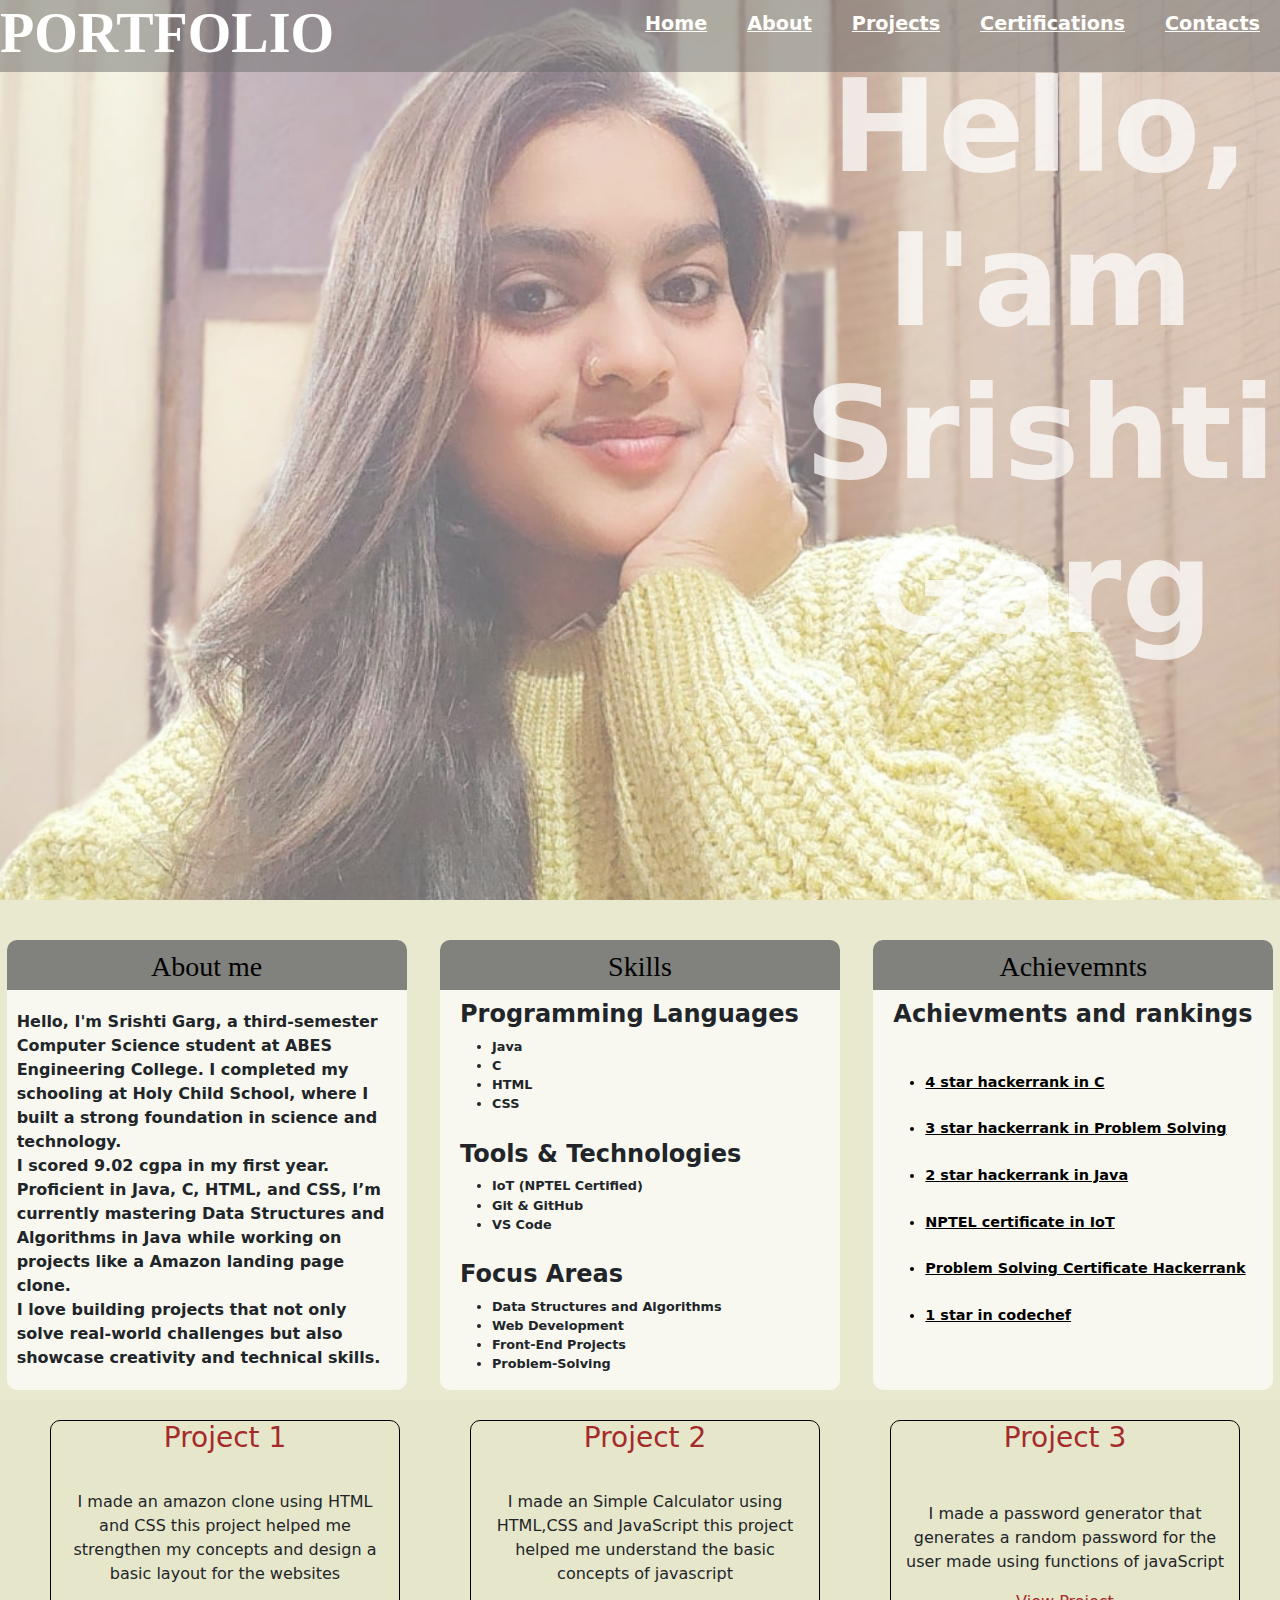
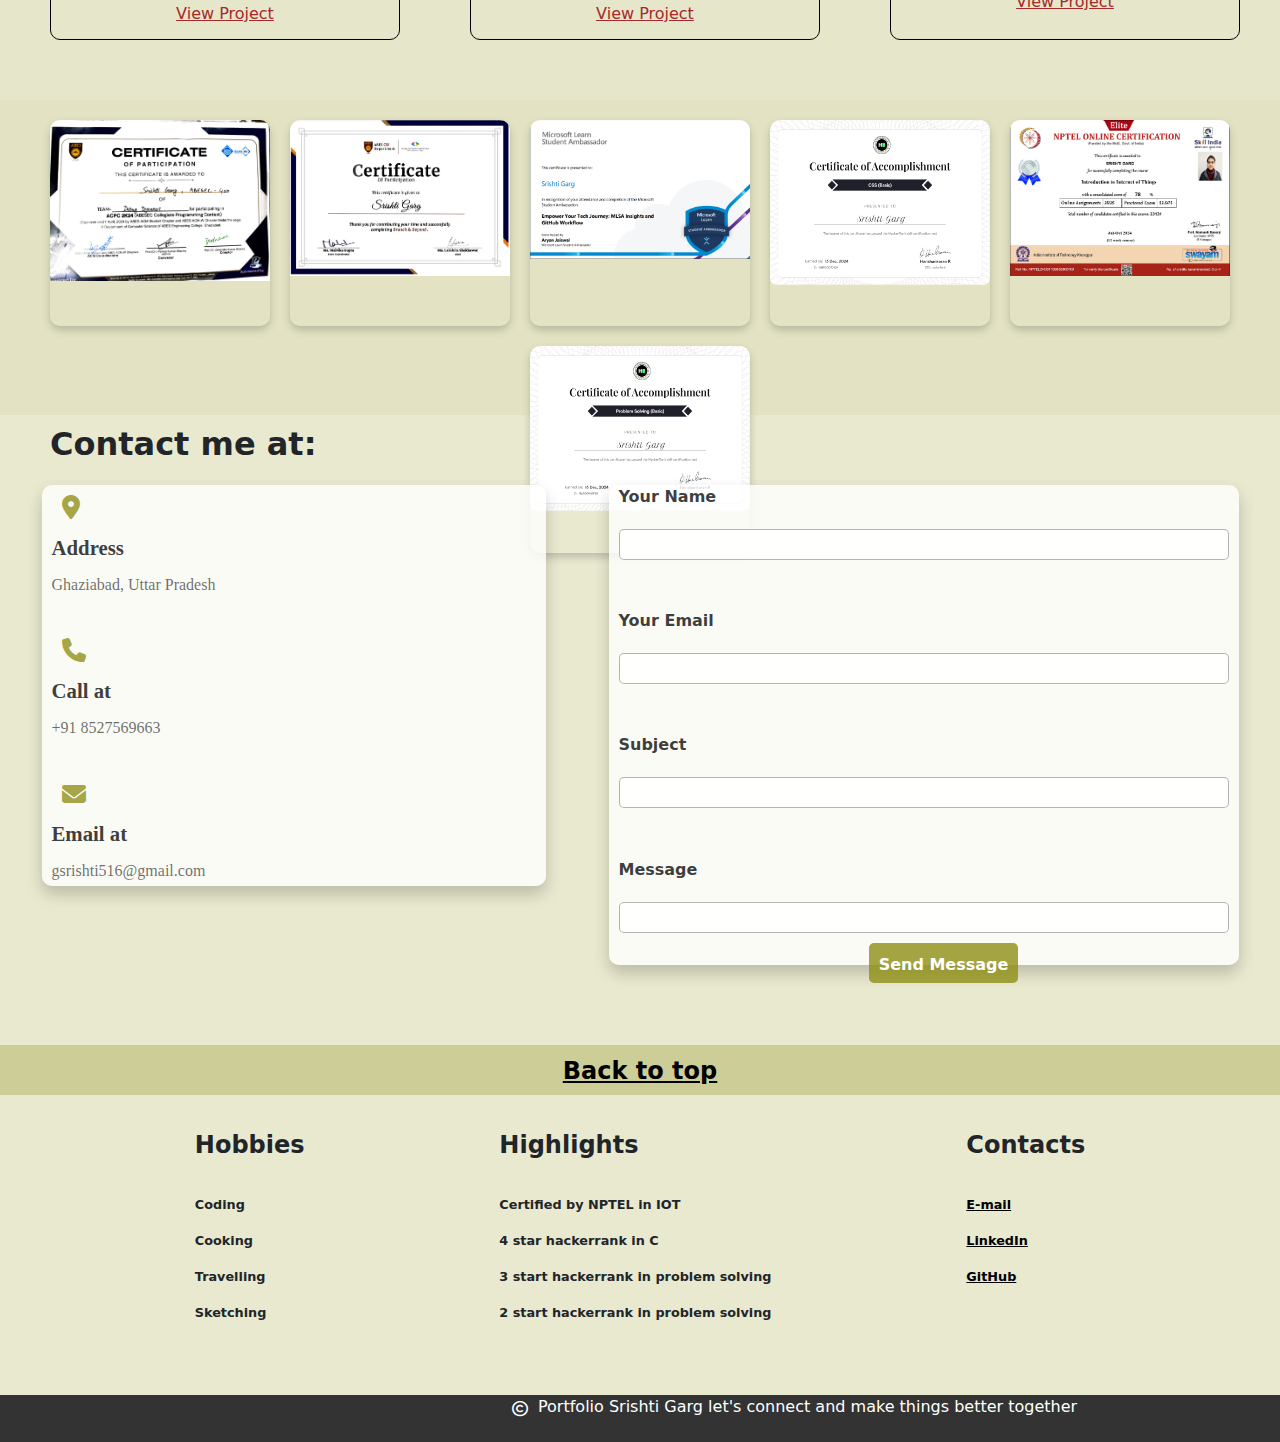
==== commit 8da0ade0: "my oroject changes" ====
--- a/index.html
+++ b/index.html
@@ -115,15 +115,10 @@
 <div class="project1">
   <h3>Project 3</h3>
   <br>
-  <p>I made an Simple Calculator using HTML,CSS and JavaScript this project helped me understand the basic concepts of javascript </p>
-  <a href="https://srishtigarg05.github.io/Amzone-clone/">View Project</a>
-</div>
-<div class="project1">
-  <h3>Project 4</h3>
-  <br>
-  <p>I made an Simple Calculator using HTML,CSS and JavaScript this project helped me understand the basic concepts of javascript </p>
-  <a href="https://srishtigarg05.github.io/Amzone-clone/">View Project</a>
-</div>
+  <p>I made a password generator that generates a random password for the user made using functions of javaScript </p>
+  <a href="https://srishtigarg05.github.io/passwordgenerator/">View Project</a>
+</div>
+
 </div>
 <div class="final">
     <section class="certificate-gallery" id="certifications">
--- a/style.css
+++ b/style.css
@@ -455,6 +455,7 @@
    width: 100%;
    display: flex;
    gap: 20px;
+   justify-content: space-evenly;
   
 }
 .project1 p{
@@ -578,4 +579,5 @@
    transform: scale(1.1);
    box-shadow: 0 8px 16px rgba(0, 0, 0, 0.3);
  }
- +
+
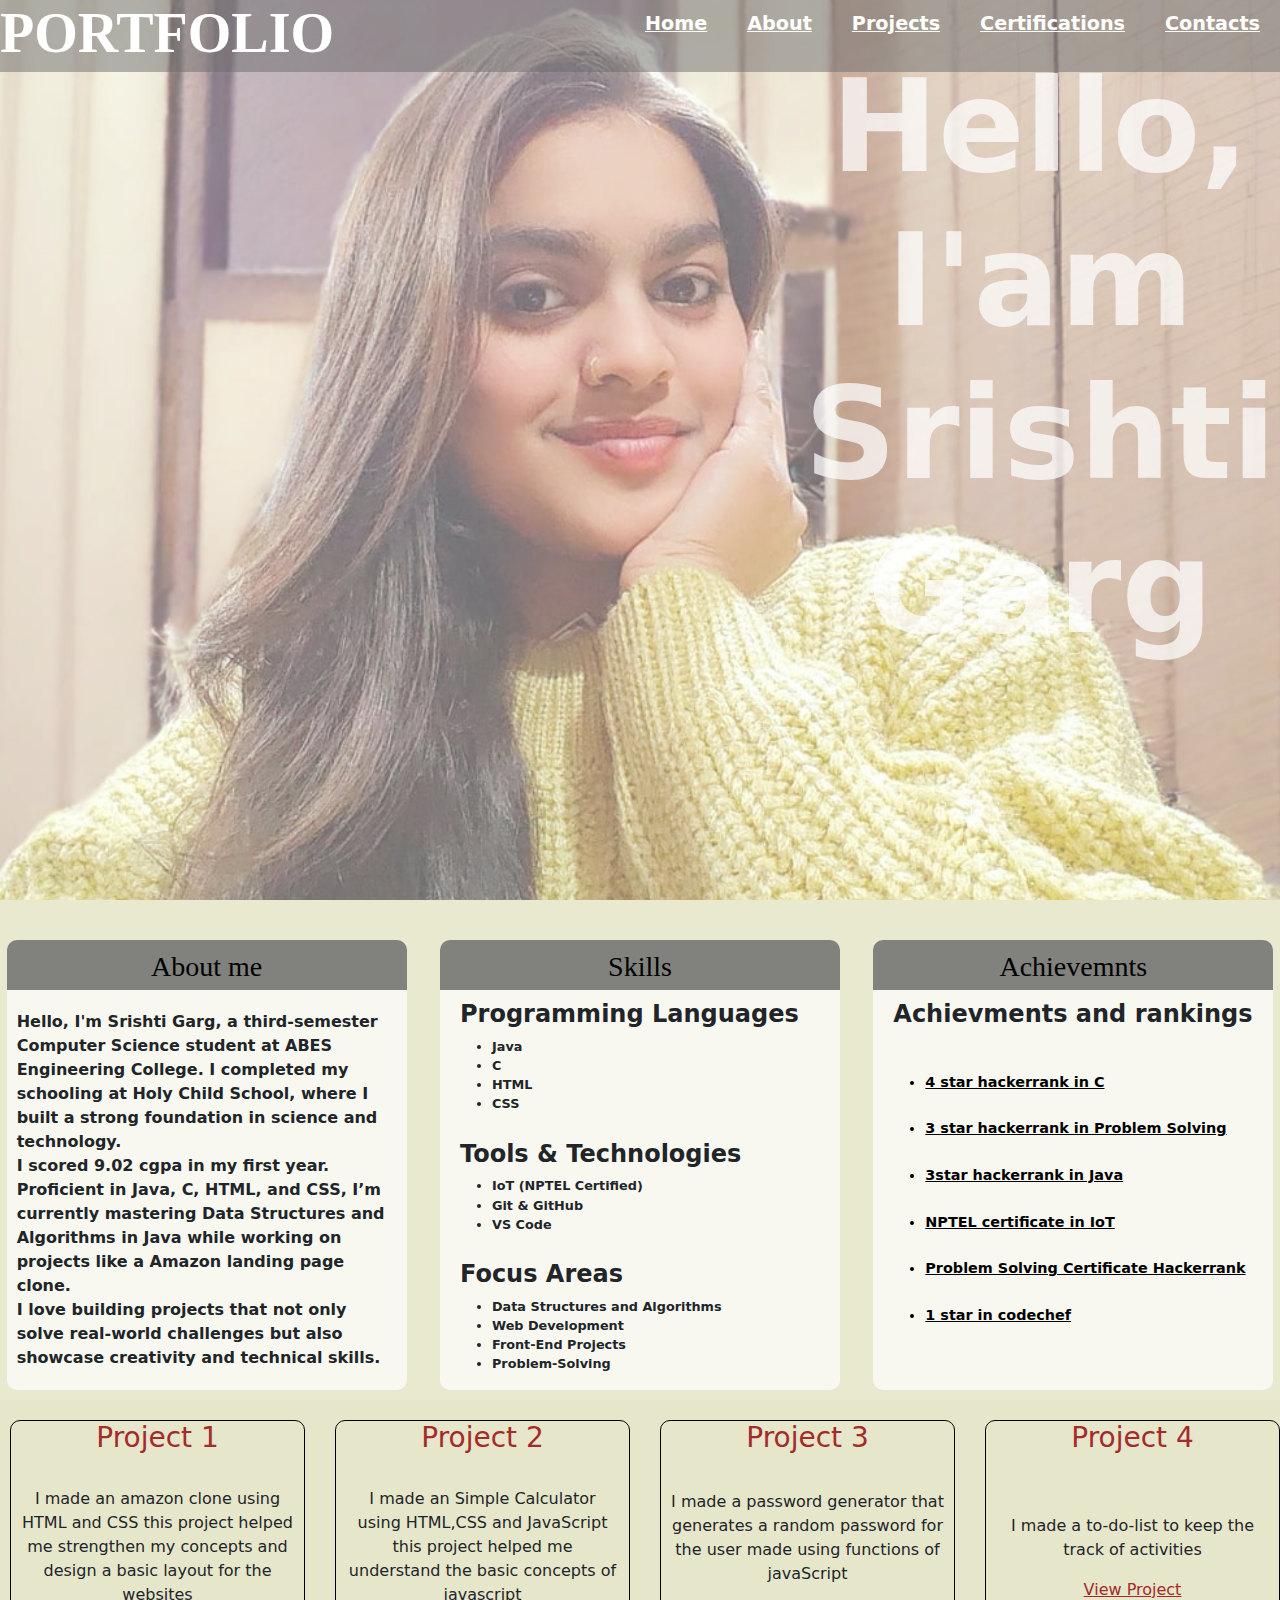
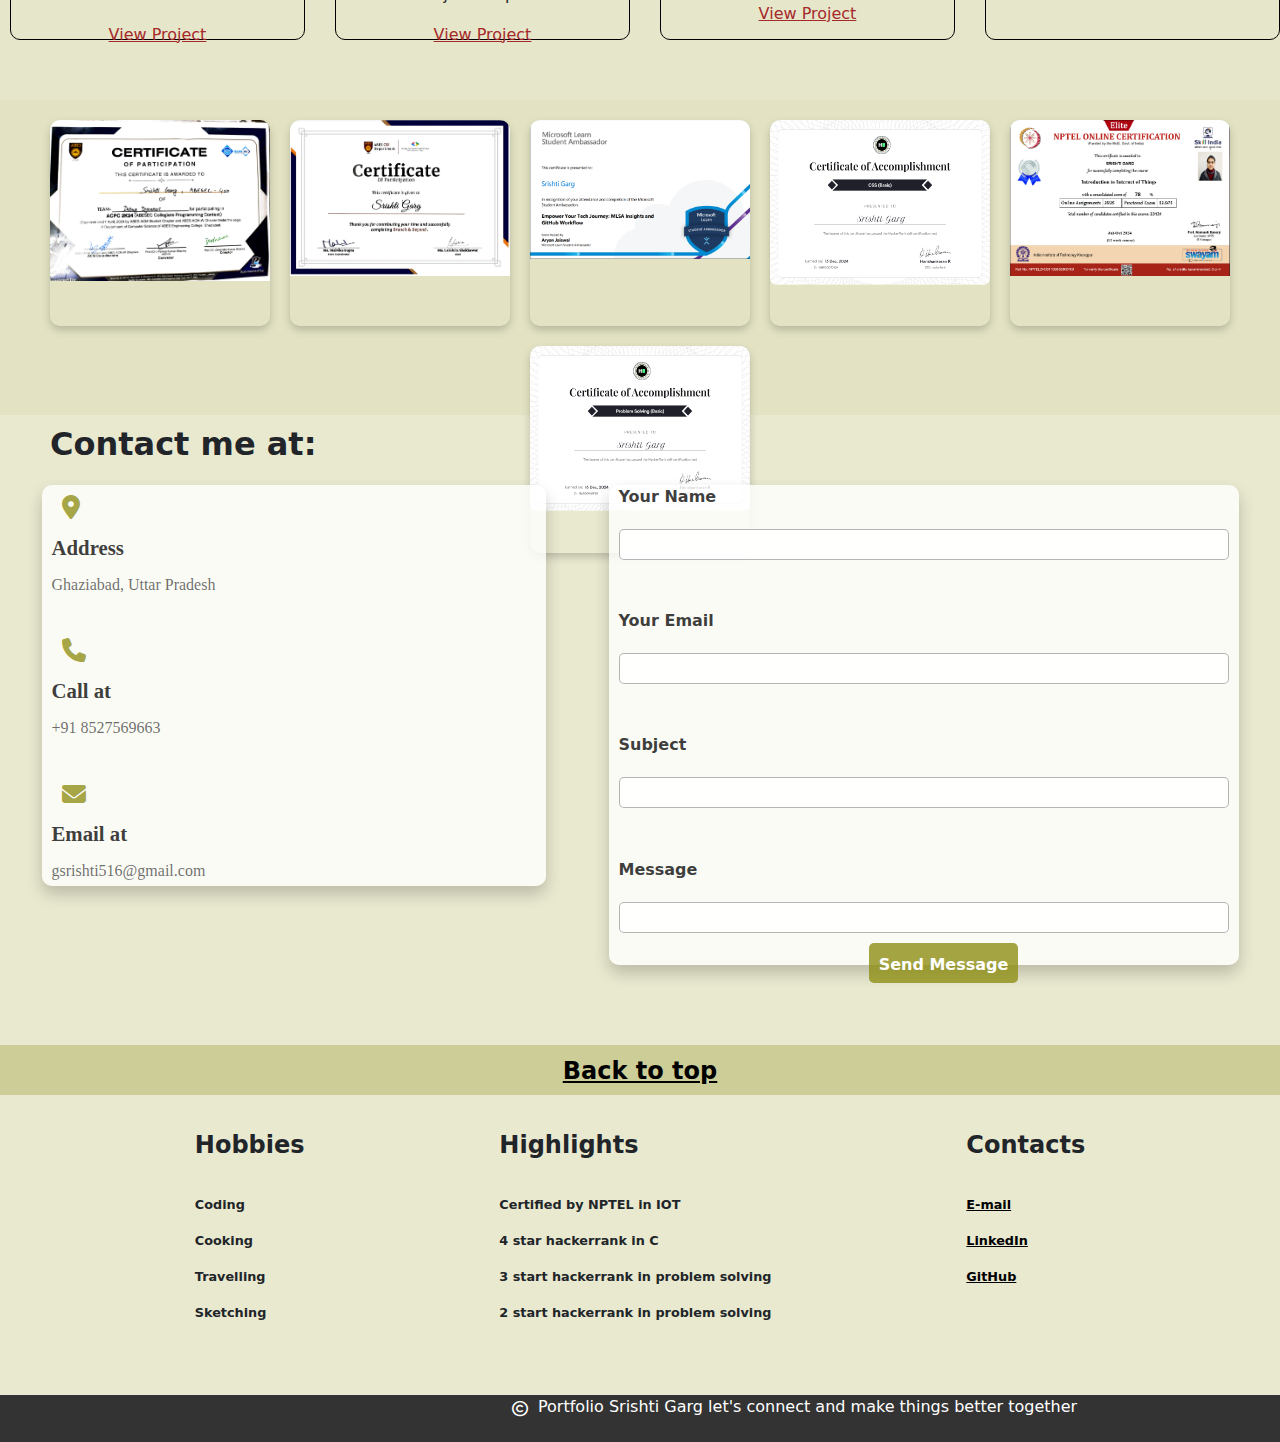
==== commit d83402d2: "responsive css" ====
--- a/index.html
+++ b/index.html
@@ -86,7 +86,7 @@
 
     <a href="https://www.hackerrank.com/profile/gsrishti516"><li>4 star hackerrank in C</li></a>
     <a href="https://www.hackerrank.com/profile/gsrishti516"> <li>3 star hackerrank in Problem Solving</li></a>
-    <a href="https://www.hackerrank.com/profile/gsrishti516"> <li>2 star hackerrank in Java</li></a>
+    <a href="https://www.hackerrank.com/profile/gsrishti516"> <li>3star hackerrank in Java</li></a>
     <a href="c5.png"><li>NPTEL certificate in IoT</li></a> 
     <a href="https://www.hackerrank.com/profile/gsrishti516"><li>Problem Solving Certificate Hackerrank</li></a>
    <a href="https://www.codechef.com/users/next_dive_50"> <li>1 star in codechef</li></a>
@@ -117,6 +117,12 @@
   <br>
   <p>I made a password generator that generates a random password for the user made using functions of javaScript </p>
   <a href="https://srishtigarg05.github.io/passwordgenerator/">View Project</a>
+</div>
+<div class="project1">
+  <h3>Project 4</h3>
+  <br>
+  <p>I made a to-do-list to keep the track of activities </p>
+  <a href="https://srishtigarg05.github.io/js-learner/">View Project</a>
 </div>
 
 </div>
--- a/style.css
+++ b/style.css
@@ -456,6 +456,7 @@
    display: flex;
    gap: 20px;
    justify-content: space-evenly;
+   flex-wrap: nowrap;
   
 }
 .project1 p{
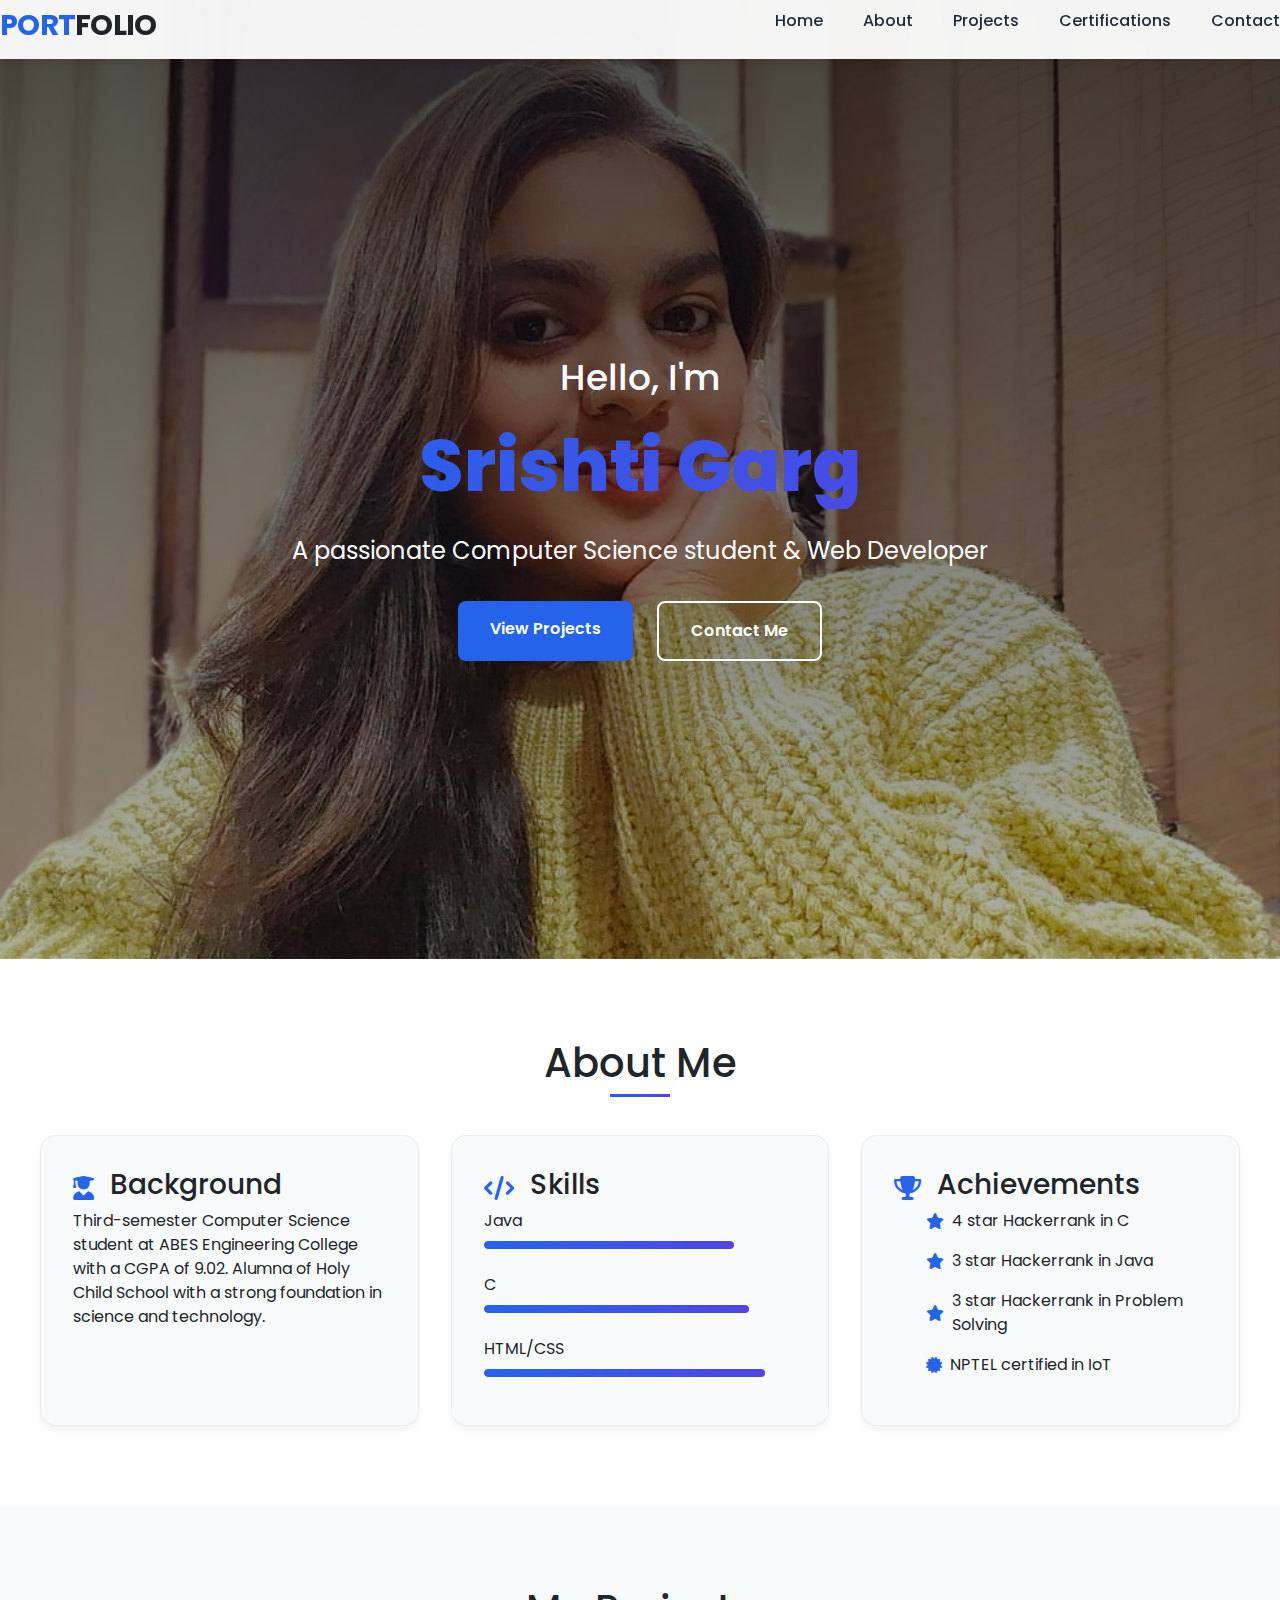
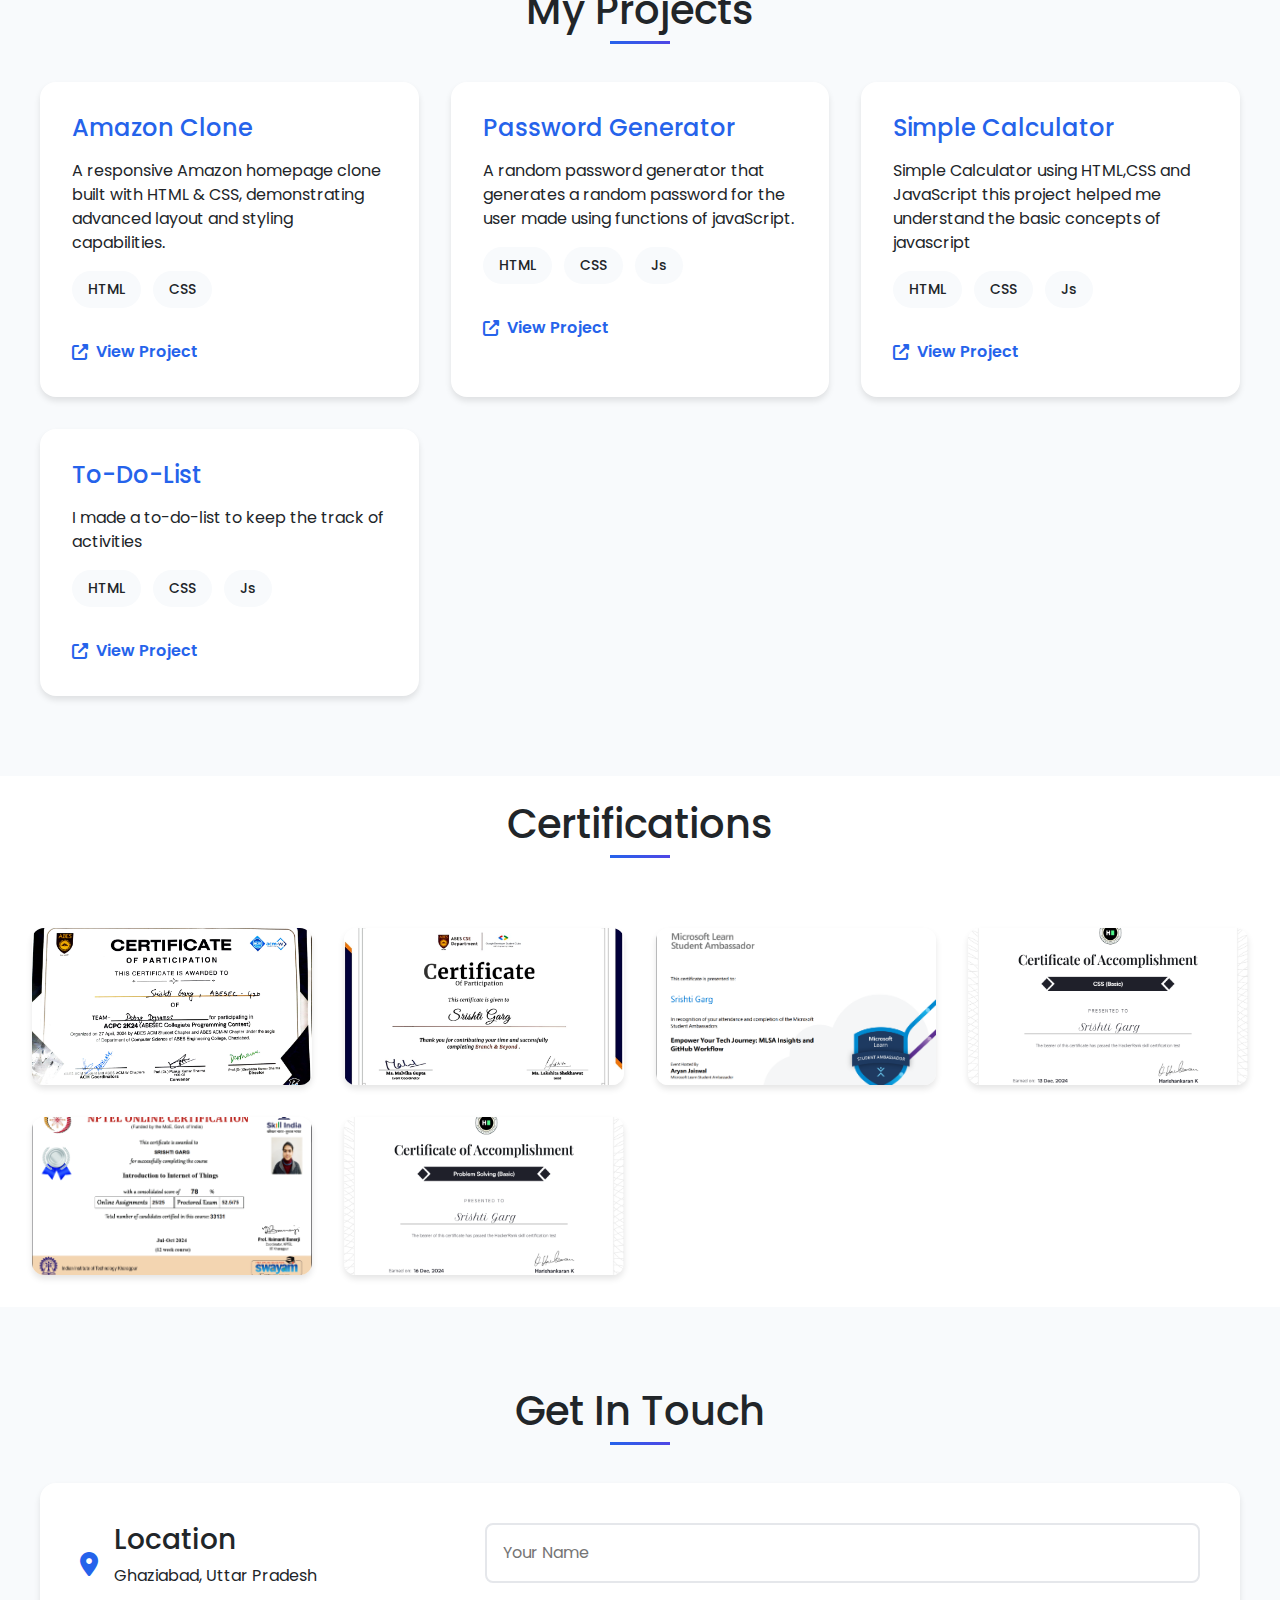
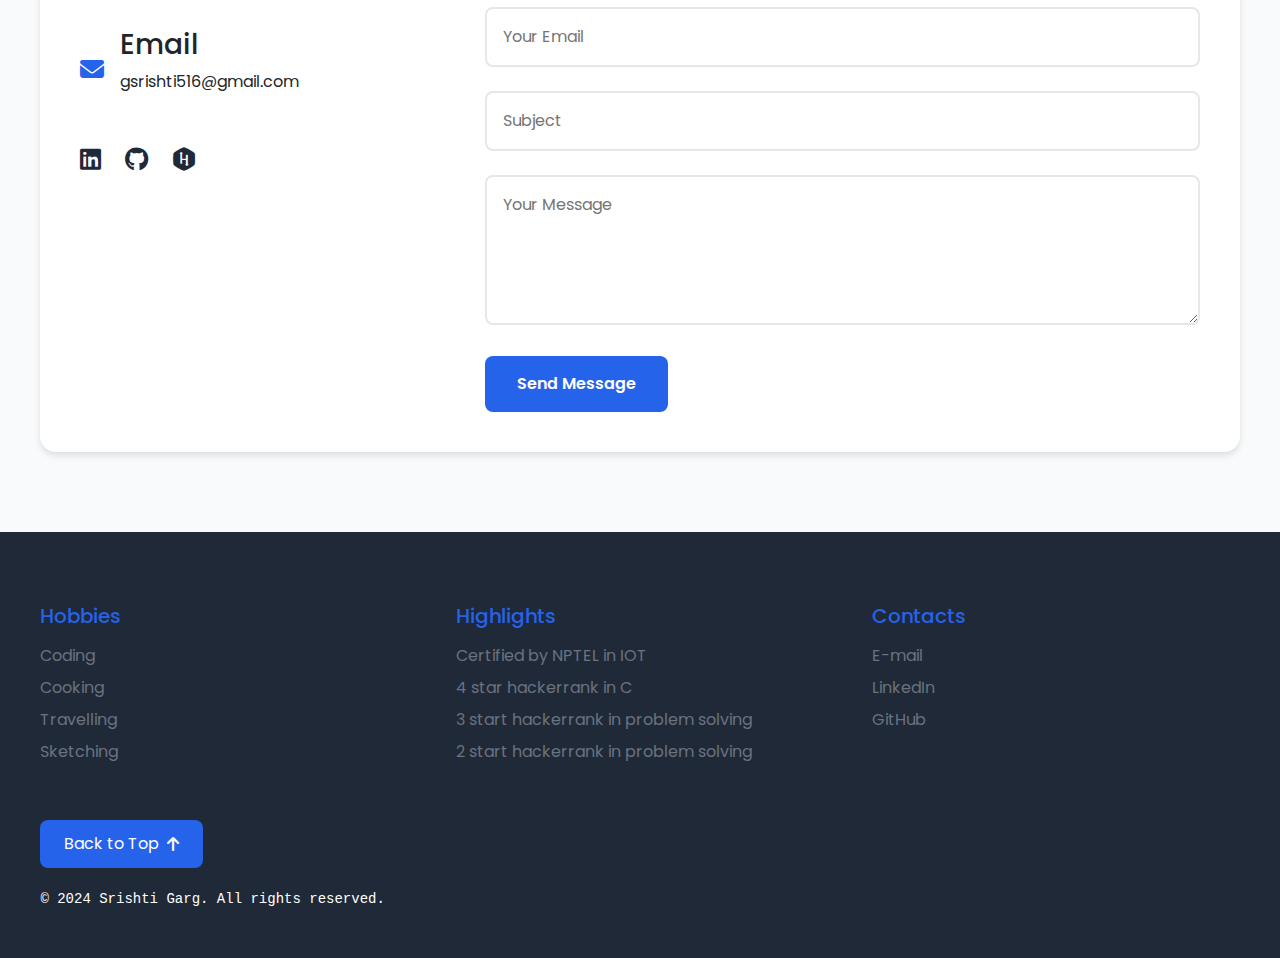
==== commit 1b87d55c: "Update index.html" ====
--- a/index.html
+++ b/index.html
@@ -3,242 +3,285 @@
 <head>
     <meta charset="UTF-8">
     <meta name="viewport" content="width=device-width, initial-scale=1.0">
-    <title>Portfolio</title>
-    <link rel="stylesheet" href="style.css">
+    <title>Srishti Garg - Portfolio</title>
+    <link rel="stylesheet" href="enhance.css">
     <link href="https://cdn.jsdelivr.net/npm/bootstrap@5.3.0/dist/css/bootstrap.min.css" rel="stylesheet">
     <link rel="stylesheet" href="https://cdnjs.cloudflare.com/ajax/libs/font-awesome/6.5.0/css/all.min.css">
+    <link href="https://fonts.googleapis.com/css2?family=Poppins:wght@300;400;500;600;700&display=swap" rel="stylesheet">
 </head>
 <body>
    <div class="background">
-    <nav>
-<div class="portfolio"> <h1>PORTFOLIO</h1></div>
-
-           <div class="nav_content" id="home">
+    <nav class="navbar">
+        <div class="portfolio">
+            <h1><span class="highlight">PORT</span>FOLIO</h1>
+        </div>
+        <div class="nav_content" id="home">
             <ul>
                 <li class="active"><a href="#home">Home</a></li>
-               <li><a href="#about">About</a></li>
+                <li><a href="#about">About</a></li>
                 <li><a href="#projects">Projects</a></li>
                 <li><a href="#certifications">Certifications</a></li>
-                <li><a href="#contacts">Contacts</a></li>
+                <li><a href="#contacts">Contact</a></li>
             </ul>
-           </div>
-     </nav>
-     <div class="me"><h1>Hello, I'am Srishti Garg</h1></div>
-    </div>
-    <div class="about" id="about">
-<div class="education">
-    <div class="mee"> <h3>About me</h3></div>
-    <div class="content">
-   <p>Hello, I'm Srishti Garg, a third-semester Computer Science student at ABES Engineering College. I completed my 
-    schooling at Holy Child School, where I built a strong foundation in science and technology.
-    <br>
-    I scored 9.02 cgpa in my first year. Proficient in Java, C, HTML, and CSS, 
-I’m currently mastering Data Structures and Algorithms 
-in Java while working on projects like a Amazon landing page clone.
-<br>
-
-I love building projects that not only solve real-world challenges 
-but also showcase creativity and technical skills.
-
-</p>
+        </div>
+    </nav>
+    <div class="hero-section">
+        <div class="hero-content">
+            <h2 class="greeting">Hello, I'm</h2>
+            <h1 class="name">Srishti Garg</h1>
+            <p class="tagline">A passionate Computer Science student & Web Developer</p>
+            <div class="cta-buttons">
+                <a href="#projects" class="primary-btn">View Projects</a>
+                <a href="#contacts" class="secondary-btn">Contact Me</a>
+            </div>
+        </div>
+    </div>
    </div>
-</div>
-<div class="skills">
-   
-    <div class="mee"> <h3>Skills</h3></div>
-     
-           <div class="skill-category">
-            <h3>Programming Languages</h3>
-            <ul>
-              <li>Java</li>
-              <li>C</li>
-              <li>HTML</li>
-              <li>CSS</li>
-            </ul>
-          </div>
-          
-          <div class="skill-category">
-            <h3>Tools & Technologies</h3>
-            <ul>
-              <li>IoT (NPTEL Certified)</li>
-              <li>Git & GitHub</li>
-              <li>VS Code</li>
-            </ul>
-          </div>
-          
-          <div class="skill-category">
-            <h3>Focus Areas</h3>
-            <ul>
-              <li>Data Structures and Algorithms</li>
-              <li>Web Development</li>
-              <li>Front-End Projects</li>
-              <li>Problem-Solving</li>
-            </ul>
-          </div>
-      
-</div>
-<div class="achievments"> <div class="mee"><h3>Achievemnts</h3></div>
-<div class="skill-category">
-  
-  <h3>Achievments and rankings</h3>
-  <div class="category">
-  <ul>
-
-    <a href="https://www.hackerrank.com/profile/gsrishti516"><li>4 star hackerrank in C</li></a>
-    <a href="https://www.hackerrank.com/profile/gsrishti516"> <li>3 star hackerrank in Problem Solving</li></a>
-    <a href="https://www.hackerrank.com/profile/gsrishti516"> <li>3star hackerrank in Java</li></a>
-    <a href="c5.png"><li>NPTEL certificate in IoT</li></a> 
-    <a href="https://www.hackerrank.com/profile/gsrishti516"><li>Problem Solving Certificate Hackerrank</li></a>
-   <a href="https://www.codechef.com/users/next_dive_50"> <li>1 star in codechef</li></a>
-
-
-
-  </ul>
-  </div>
-</div></div>
-
-
-</div>
-<div class="projects" id="projects">
-<div class="project1">
-  <h3>Project 1</h3>
-  <br>
-  <p>I made an amazon clone using HTML and CSS this project helped me strengthen my concepts and design a basic layout for the websites </p>
-  <a href="https://srishtigarg05.github.io/Amzone-clone/">View Project</a>
-</div>
-<div class="project1">
-  <h3>Project 2</h3>
-  <br>
-  <p>I made an Simple Calculator using HTML,CSS and JavaScript this project helped me understand the basic concepts of javascript </p>
-  <a href="https://srishtigarg05.github.io/calculator/">View Project</a>
-</div>
-<div class="project1">
-  <h3>Project 3</h3>
-  <br>
-  <p>I made a password generator that generates a random password for the user made using functions of javaScript </p>
-  <a href="https://srishtigarg05.github.io/passwordgenerator/">View Project</a>
-</div>
-<div class="project1">
-  <h3>Project 4</h3>
-  <br>
-  <p>I made a to-do-list to keep the track of activities </p>
-  <a href="https://srishtigarg05.github.io/js-learner/">View Project</a>
-</div>
-
-</div>
-<div class="final">
-    <section class="certificate-gallery" id="certifications">
+
+   <div class="about-section" id="about">
+        <h2 class="section-title">About Me</h2>
+        <div class="about-grid">
+            <div class="about-card">
+                <div class="card-header">
+                    <i class="fas fa-user-graduate"></i>
+                    <h3>Background</h3>
+                </div>
+                <div class="content">
+                    <p>Third-semester Computer Science student at ABES Engineering College with a CGPA of 9.02. Alumna of Holy Child School with a strong foundation in science and technology.</p>
+                </div>
+            </div>
+
+            <div class="about-card">
+                <div class="card-header">
+                    <i class="fas fa-code"></i>
+                    <h3>Skills</h3>
+                </div>
+                <div class="content skills-grid">
+                    <div class="skill-item">
+                        <span>Java</span>
+                        <div class="progress-bar">
+                            <div class="progress" style="width: 80%"></div>
+                        </div>
+                    </div>
+                    <div class="skill-item">
+                        <span>C</span>
+                        <div class="progress-bar">
+                            <div class="progress" style="width: 85%"></div>
+                        </div>
+                    </div>
+                    <div class="skill-item">
+                        <span>HTML/CSS</span>
+                        <div class="progress-bar">
+                            <div class="progress" style="width: 90%"></div>
+                        </div>
+                    </div>
+                </div>
+            </div>
+
+            <div class="about-card">
+                <div class="card-header">
+                    <i class="fas fa-trophy"></i>
+                    <h3>Achievements</h3>
+                </div>
+                <div class="content">
+                    <ul class="achievement-list">
+                        <li><i class="fas fa-star"></i> 4 star Hackerrank in C</li>
+                        <li><i class="fas fa-star"></i> 3 star Hackerrank in Java</li>
+                        <li><i class="fas fa-star"></i> 3 star Hackerrank in Problem Solving</li>
+                        <li><i class="fas fa-certificate"></i> NPTEL certified in IoT</li>
+                    </ul>
+                </div>
+            </div>
+        </div>
+    </div>
+
+    <div class="projects-section" id="projects">
+        <h2 class="section-title">My Projects</h2>
+        <div class="projects-grid">
+            <div class="project-card">
+                <div class="project-content">
+                    <h3>Amazon Clone</h3>
+                    <p>A responsive Amazon homepage clone built with HTML & CSS, demonstrating advanced layout and styling capabilities.</p>
+                    <div class="tech-stack">
+                        <span>HTML</span>
+                        <span>CSS</span>
+                    </div>
+                    <a href="https://srishtigarg05.github.io/Amzone-clone/" class="project-link">
+                        <i class="fas fa-external-link-alt"></i> View Project
+                    </a>
+                </div>
+            </div>
+               
+                <div class="project-card">
+                <div class="project-content">
+                    <h3>Password Generator</h3>
+                    <p>A random password generator that generates a random password for the user made using functions of javaScript.</p>
+                    <div class="tech-stack">
+                        <span>HTML</span>
+                        <span>CSS</span>
+                        <span>Js</span>
+                    </div>
+                    <a href="https://srishtigarg05.github.io/passwordgenerator/" class="project-link">
+                        <i class="fas fa-external-link-alt"></i> View Project
+                    </a>
+                </div>
+                </div>
+                <div class="project-card">
+                <div class="project-content">
+                    <h3>Simple Calculator</h3>
+                    <p>Simple Calculator using HTML,CSS and JavaScript this project helped me understand the basic concepts of javascript</p>
+                    <div class="tech-stack">
+                        <span>HTML</span>
+                        <span>CSS</span>
+                        <span>Js</span>
+                    </div>
+                    <a href="https://srishtigarg05.github.io/calculator/" class="project-link">
+                        <i class="fas fa-external-link-alt"></i> View Project
+                    </a>
+                </div>
+                </div>
+                <div class="project-card">
+                <div class="project-content">
+                    <h3>To-Do-List</h3>
+                    <p>I made a to-do-list to keep the track of activities</p>
+                    <div class="tech-stack">
+                        <span>HTML</span>
+                        <span>CSS</span>
+                        <span>Js</span>
+                    </div>
+                    <a href="https://srishtigarg05.github.io/js-learner/" class="project-link">
+                        <i class="fas fa-external-link-alt"></i> View Project
+                    </a>
+                </div>
+                
+            </div>
+            <!-- Repeat for other projects -->
+        </div>
+    </div>
+    
+    <div class="certifications-section" id="certifications">
+        <br>
+        <h2 class="section-title">Certifications</h2>
+        <div class="cert-grid">
+            <!-- Your existing certificate gallery structure -->
+            <section class="certificate-gallery" id="certifications">
         
-        <!-- Certificates -->
-        <a href="#certificate1" class="certificate-card">
-          <img src="c1.png" alt="Certificate 1">
-        </a>
-        <a href="#certificate2" class="certificate-card">
-          <img src="c2.png" alt="Certificate 2">
-        </a>
-        <a href="#certificate3" class="certificate-card">
-          <img src="c3.png" alt="Certificate 3">
-        </a>
-        <a href="#certificate4" class="certificate-card">
-            <img src="c4.png" alt="Certificate 2">
-          </a>
-          <a href="#certificate5" class="certificate-card">
-            <img src="c5.png" alt="Certificate 3">
-          </a>
-          <a href="#certificate6" class="certificate-card">
-            <img src="c6.png" alt="Certificate 3">
-          </a>
-      </section>
-      <div id="certificate1" class="modal">
-        <img src="c1.png" alt="Certificate 1">
-      </div>
-      <div id="certificate2" class="modal">
-        <img src="c2.png" alt="Certificate 2">
-      </div>
-      <div id="certificate3" class="modal">
-        <img src="c3.png" alt="Certificate 1">
-      </div>
-      <div id="certificate4" class="modal">
-        <img src="c4.png" alt="Certificate 1">
-      </div>
-      <div id="certificate5" class="modal">
-        <img src="c5.png" alt="Certificate 1">
-      </div>
-      <div id="certificate6" class="modal">
-        <img src="c6.png" alt="Certificate 1">
-      </div>
-      <div class="info"  id="contacts"><h2>Contact me at:</h2></div>
-      <div class="contact">
-      
-        
-      <div class="contact_left">
-          <i class="fa-solid fa-location-dot"></i>
-          <h2>Address</h2>
-          <p>Ghaziabad, Uttar Pradesh</p>
-          <br>
-          <i class="fa-solid fa-phone"></i>
-          <h2>Call at</h2>
-          <p>+91 8527569663</p>
-          <br>
-          <i class="fa-solid fa-envelope"></i>
-          <h2>Email at</h2>
-          <p>gsrishti516@gmail.com</p>
-      </div>
-      <div class="contact_right">
-          <form>
-              <label>Your Name</label> <input type="text">
-             
-              <br>
-              <label>Your Email</label>
-              <input type="email">
-              <br>
-              <label>Subject</label>
-              <input type="text">
-              <br>
-              <label>Message</label>
-              <input type="text">
-          </form>
-          <div class="click"><button>Send Message</button></div>
-          
-      </div>
-  </div>
-
-
-      <div class="bottom">
-        <div class="top"><a href="#home"><h3>Back to top</h3></a></div>
-    
-   <div class="last" id="contacts">
-
-    <div class="hobbies" class="ho">
-        <p><h3>Hobbies</h3></p>
-  <p>Coding</p>
-  <p>Cooking</p>
-  <p>Travelling</p>
-  <p>Sketching</p>
-</div>
-   <div class="hobbies" class="ho">
-    <p><h3>Highlights</h3></p>
-    <p>Certified by NPTEL in IOT</p>
-    <p>4 star hackerrank in C</p>
-    <p>3 start hackerrank in problem solving</p>
-   <p>2 start hackerrank in problem solving</p>
-   </div>
-   <div class="hobbies" class="ho">
-    <p><h3>Contacts</h3></p>
-   <a href="#"><p>E-mail</p></a> 
-    <a href="https://www.linkedin.com/in/srishti-garg-a3b092297/"><p>LinkedIn</p></a>
-
-    <a href="https://github.com/Srishtigarg05"><p>GitHub</p></a>
-
-   </div>
-</div>
-</div>
-<div class="end">
-    <i class="fa-regular fa-copyright" id="i"></i>
-    <p>Portfolio Srishti Garg let's connect and make things better together</p>
-</div>  
-        
-    
-    
+                <!-- Certificates -->
+                <a href="#certificate1" class="certificate-card">
+                  <img src="c1.png" alt="Certificate 1">
+                </a>
+                <a href="#certificate2" class="certificate-card">
+                  <img src="c2.png" alt="Certificate 2">
+                </a>
+                <a href="#certificate3" class="certificate-card">
+                  <img src="c3.png" alt="Certificate 3">
+                </a>
+                <a href="#certificate4" class="certificate-card">
+                    <img src="c4.png" alt="Certificate 2">
+                  </a>
+                  <a href="#certificate5" class="certificate-card">
+                    <img src="c5.png" alt="Certificate 3">
+                  </a>
+                  <a href="#certificate6" class="certificate-card">
+                    <img src="c6.png" alt="Certificate 3">
+                  </a>
+              </section>
+              <div id="certificate1" class="modal">
+                <img src="c1.png" alt="Certificate 1">
+              </div>
+              <div id="certificate2" class="modal">
+                <img src="c2.png" alt="Certificate 2">
+              </div>
+              <div id="certificate3" class="modal">
+                <img src="c3.png" alt="Certificate 1">
+              </div>
+              <div id="certificate4" class="modal">
+                <img src="c4.png" alt="Certificate 1">
+              </div>
+              <div id="certificate5" class="modal">
+                <img src="c5.png" alt="Certificate 1">
+              </div>
+              <div id="certificate6" class="modal">
+                <img src="c6.png" alt="Certificate 1">
+              </div>
+        </div>
+    </div>
+
+    <div class="contact-section" id="contacts">
+        <h2 class="section-title">Get In Touch</h2>
+        <div class="contact-container">
+            <div class="contact-info">
+                <div class="contact-item">
+                    <i class="fas fa-map-marker-alt"></i>
+                    <div>
+                        <h3>Location</h3>
+                        <p>Ghaziabad, Uttar Pradesh</p>
+                    </div>
+                </div>
+                <div class="contact-item">
+                    <i class="fas fa-envelope"></i>
+                    <div>
+                        <h3>Email</h3>
+                        <p>gsrishti516@gmail.com</p>
+                    </div>
+                </div>
+                <div class="social-links">
+                    <a href="https://www.linkedin.com/in/srishti-garg-a3b092297/"><i class="fab fa-linkedin"></i></a>
+                    <a href="https://github.com/Srishtigarg05"><i class="fab fa-github"></i></a>
+                    <a href="https://www.hackerrank.com/profile/gsrishti516"><i class="fab fa-hackerrank"></i></a>
+                </div>
+            </div>
+            <form class="contact-form">
+                <div class="form-group">
+                    <input type="text" placeholder="Your Name" required>
+                </div>
+                <div class="form-group">
+                    <input type="email" placeholder="Your Email" required>
+                </div>
+                <div class="form-group">
+                    <input type="text" placeholder="Subject" required>
+                </div>
+                <div class="form-group">
+                    <textarea placeholder="Your Message" required></textarea>
+                </div>
+                <button type="submit" class="submit-btn">Send Message</button>
+            </form>
+        </div>
+    </div>
+
+    <footer>
+        <div class="footer-content">
+            
+            <div class="last" id="contacts">
+
+                <div class="hobbies" class="ho">
+                    <p><h3>Hobbies</h3></p>
+              <p>Coding</p>
+              <p>Cooking</p>
+              <p>Travelling</p>
+              <p>Sketching</p>
+            </div>
+               <div class="hobbies" class="ho">
+                <p><h3>Highlights</h3></p>
+                <p>Certified by NPTEL in IOT</p>
+                <p>4 star hackerrank in C</p>
+                <p>3 start hackerrank in problem solving</p>
+               <p>2 start hackerrank in problem solving</p>
+               </div>
+               <div class="hobbies" class="ho">
+                <p><h3>Contacts</h3></p>
+               <a href="#"><p>E-mail</p></a> 
+                <a href="https://www.linkedin.com/in/srishti-garg-a3b092297/"><p>LinkedIn</p></a>
+            
+                <a href="https://github.com/Srishtigarg05"><p>GitHub</p></a>
+            
+               </div>
+            </div>
+            <a href="#home" class="back-to-top">Back to Top <i class="fas fa-arrow-up"></i></a>
+        </div>
+        <pre>
+
+ &copy; 2024 Srishti Garg. All rights reserved.</pre>
+    </footer>
 </body>
 </html>
--- a/enhance.css
+++ b/enhance.css
@@ -0,0 +1,565 @@
+* {
+    margin: 0;
+    padding: 0;
+    box-sizing: border-box;
+    font-family: 'Poppins', system-ui, -apple-system, sans-serif;
+}
+
+:root {
+    --primary-color: #2563eb;
+    --secondary-color: #4f46e5;
+    --text-color: #1f2937;
+    --light-text: #6b7280;
+    --background: #ffffff;
+    --card-bg: #f8fafc;
+    --hover-color: #1d4ed8;
+    --gradient-start: #2563eb;
+    --gradient-end: #4f46e5;
+}
+
+html {
+    scroll-behavior: smooth;
+    scroll-padding-top: 80px;
+}
+
+body {
+    line-height: 1.7;
+    color: var(--text-color);
+    background-color: var(--background);
+}
+
+/* Enhanced Navigation */
+.navbar {
+    background-color: rgba(255, 255, 255, 0.95);
+    backdrop-filter: blur(8px);
+    padding: 1rem 2rem;
+    position: fixed;
+    width: 100%;
+    top: 0;
+    z-index: 1000;
+    box-shadow: 0 2px 10px rgba(0, 0, 0, 0.1);
+    display: flex;
+    justify-content: space-between;
+    align-items: center;
+}
+.background {
+    background: linear-gradient(rgba(0, 0, 0, 0.7), rgba(0, 0, 0, 0.3)), url('photo.jpg');
+    background-size: cover;
+    background-position: center;
+    min-height: 100vh;
+    position: relative;
+}
+
+.portfolio h1 {
+    font-size: 1.8rem;
+    font-weight: 700;
+    letter-spacing: -0.025em;
+}
+
+.highlight {
+    color: var(--primary-color);
+    position: relative;
+}
+
+.nav_content ul {
+    display: flex;
+    gap: 2.5rem;
+    list-style: none;
+}
+
+.nav_content a {
+    color: var(--text-color);
+    text-decoration: none;
+    font-weight: 500;
+    transition: all 0.3s ease;
+    padding: 0.5rem 0;
+    position: relative;
+}
+
+.nav_content a::after {
+    content: '';
+    position: absolute;
+    width: 0;
+    height: 2px;
+    bottom: 0;
+    left: 0;
+    background-color: var(--primary-color);
+    transition: width 0.3s ease;
+}
+
+.nav_content a:hover::after {
+    width: 100%;
+}
+
+/* Enhanced Hero Section */
+.hero-section {
+    min-height: 100vh;
+    display: flex;
+    align-items: center;
+    color: white;
+    padding: 0 2rem;
+    position: relative;
+}
+
+.hero-content {
+    max-width: 900px;
+    margin: 0 auto;
+    text-align: center;
+    z-index: 1;
+}
+
+.greeting {
+    font-size: 2.25rem;
+    margin-bottom: 1.5rem;
+    animation: fadeInUp 0.8s forwards;
+}
+
+.name {
+    font-size: 4.5rem;
+    font-weight: 800;
+    margin-bottom: 1.5rem;
+    background: linear-gradient(135deg, var(--gradient-start), var(--gradient-end));
+    -webkit-background-clip: text;
+    -webkit-text-fill-color: transparent;
+    animation: fadeInUp 0.8s 0.3s forwards;
+}
+
+.tagline {
+    font-size: 1.5rem;
+    margin-bottom: 2rem;
+    animation: fadeInUp 0.8s 0.6s forwards;
+}
+
+/* CTA Buttons */
+.cta-buttons {
+    display: flex;
+    gap: 1.5rem;
+    justify-content: center;
+    margin-top: 2rem;
+}
+
+.primary-btn, .secondary-btn {
+    padding: 1rem 2rem;
+    border-radius: 8px;
+    font-weight: 600;
+    text-decoration: none;
+    transition: all 0.3s ease;
+}
+
+.primary-btn {
+    background: var(--primary-color);
+    color: white;
+}
+
+.secondary-btn {
+    background: transparent;
+    color: white;
+    border: 2px solid white;
+}
+
+.primary-btn:hover, .secondary-btn:hover {
+    transform: translateY(-2px);
+    box-shadow: 0 4px 12px rgba(0, 0, 0, 0.2);
+}
+
+/* Enhanced About Section */
+.about-section {
+    padding: 5rem 2rem;
+    background-color: var(--background);
+}
+
+.section-title {
+    text-align: center;
+    font-size: 2.5rem;
+    margin-bottom: 3rem;
+    position: relative;
+}
+
+.section-title::after {
+    content: '';
+    position: absolute;
+    bottom: -10px;
+    left: 50%;
+    transform: translateX(-50%);
+    width: 60px;
+    height: 3px;
+    background: linear-gradient(to right, var(--gradient-start), var(--gradient-end));
+}
+
+.about-grid {
+    display: grid;
+    grid-template-columns: repeat(auto-fit, minmax(300px, 1fr));
+    gap: 2rem;
+    max-width: 1200px;
+    margin: 0 auto;
+}
+
+.about-card {
+    background-color: var(--card-bg);
+    border-radius: 16px;
+    padding: 2rem;
+    transition: all 0.3s ease;
+    box-shadow: 0 4px 6px rgba(0, 0, 0, 0.05);
+    border: 1px solid rgba(0, 0, 0, 0.05);
+}
+
+.about-card:hover {
+    transform: translateY(-5px);
+    box-shadow: 0 12px 24px rgba(0, 0, 0, 0.1);
+}
+
+.card-header {
+    display: flex;
+    align-items: center;
+    gap: 1rem;
+    margin-bottom: 1.5rem;
+}
+
+.card-header i {
+    font-size: 1.5rem;
+    color: var(--primary-color);
+}
+
+/* Skills Section */
+.skills-grid {
+    display: grid;
+    gap: 1.5rem;
+}
+
+.skill-item {
+    display: grid;
+    gap: 0.5rem;
+}
+
+.progress-bar {
+    height: 8px;
+    background-color: #e5e7eb;
+    border-radius: 4px;
+    overflow: hidden;
+}
+
+.progress {
+    height: 100%;
+    background: linear-gradient(to right, var(--gradient-start), var(--gradient-end));
+    border-radius: 4px;
+    transition: width 1s ease-in-out;
+}
+
+/* Achievement List */
+.achievement-list {
+    list-style: none;
+    display: grid;
+    gap: 1rem;
+}
+
+.achievement-list li {
+    display: flex;
+    align-items: center;
+    gap: 0.5rem;
+}
+
+.achievement-list i {
+    color: var(--primary-color);
+}
+
+/* Enhanced Projects Section */
+.projects-section {
+    padding: 5rem 2rem;
+    background-color: var(--card-bg);
+}
+
+.projects-grid {
+    display: grid;
+    grid-template-columns: repeat(auto-fit, minmax(300px, 1fr));
+    gap: 2rem;
+    max-width: 1200px;
+    margin: 0 auto;
+}
+
+.project-card {
+    background-color: var(--background);
+    border-radius: 16px;
+    overflow: hidden;
+    transition: all 0.3s ease;
+    box-shadow: 0 4px 6px rgba(0, 0, 0, 0.1);
+}
+
+.project-content {
+    padding: 2rem;
+}
+
+.project-content h3 {
+    color: var(--primary-color);
+    margin-bottom: 1rem;
+    font-size: 1.5rem;
+}
+
+.tech-stack {
+    display: flex;
+    gap: 0.75rem;
+    margin: 1rem 0;
+    flex-wrap: wrap;
+}
+
+.tech-stack span {
+    background-color: var(--card-bg);
+    padding: 0.5rem 1rem;
+    border-radius: 20px;
+    font-size: 0.875rem;
+    font-weight: 500;
+}
+
+.project-link {
+    display: inline-flex;
+    align-items: center;
+    gap: 0.5rem;
+    color: var(--primary-color);
+    text-decoration: none;
+    font-weight: 600;
+    margin-top: 1rem;
+    transition: all 0.3s ease;
+}
+
+.project-link:hover {
+    color: var(--hover-color);
+    gap: 0.75rem;
+}
+
+/* Enhanced Certificate Gallery */
+.certificate-gallery {
+    display: grid;
+    grid-template-columns: repeat(auto-fit, minmax(280px, 1fr));
+    gap: 2rem;
+    padding: 2rem;
+    max-width: 1400px;
+    margin: 0 auto;
+}
+
+.certificate-card {
+    border-radius: 12px;
+    overflow: hidden;
+    box-shadow: 0 4px 6px rgba(0, 0, 0, 0.1);
+    transition: all 0.3s ease;
+    position: relative;
+    aspect-ratio: 16/9;
+}
+
+.certificate-card img {
+    width: 100%;
+    height: 100%;
+    object-fit: cover;
+    transition: all 0.3s ease;
+}
+
+.certificate-card:hover {
+    transform: scale(1.03);
+    box-shadow: 0 12px 24px rgba(0, 0, 0, 0.15);
+}
+
+/* Enhanced Modal */
+.modal {
+    display: none;
+    position: fixed;
+    top: 0;
+    left: 0;
+    width: 100%;
+    height: 100%;
+    background: rgba(0, 0, 0, 0.9);
+    z-index: 2000;
+    justify-content: center;
+    align-items: center;
+    opacity: 0;
+    transition: opacity 0.3s ease;
+}
+
+.modal:target {
+    display: flex;
+    opacity: 1;
+}
+
+.modal img {
+    max-width: 90%;
+    max-height: 90vh;
+    border-radius: 8px;
+    box-shadow: 0 24px 48px rgba(0, 0, 0, 0.2);
+}
+
+/* Enhanced Contact Section */
+.contact-section {
+    padding: 5rem 2rem;
+    background-color: var(--card-bg);
+}
+
+.contact-container {
+    display: grid;
+    grid-template-columns: 1fr 2fr;
+    gap: 3rem;
+    max-width: 1200px;
+    margin: 0 auto;
+    background-color: var(--background);
+    padding: 2.5rem;
+    border-radius: 16px;
+    box-shadow: 0 4px 6px rgba(0, 0, 0, 0.1);
+}
+
+.contact-item {
+    display: flex;
+    gap: 1rem;
+    align-items: center;
+    margin-bottom: 1.5rem;
+}
+
+.contact-item i {
+    font-size: 1.5rem;
+    color: var(--primary-color);
+}
+
+.social-links {
+    display: flex;
+    gap: 1.5rem;
+    margin-top: 2rem;
+}
+
+.social-links a {
+    color: var(--text-color);
+    font-size: 1.5rem;
+    transition: all 0.3s ease;
+}
+
+.social-links a:hover {
+    color: var(--primary-color);
+    transform: translateY(-2px);
+}
+
+/* Enhanced Footer */
+footer {
+    background-color: var(--text-color);
+    color: white;
+    padding: 4rem 2rem 2rem;
+}
+
+.footer-content {
+    max-width: 1200px;
+    margin: 0 auto;
+}
+
+.last {
+    display: grid;
+    grid-template-columns: repeat(auto-fit, minmax(200px, 1fr));
+    gap: 3rem;
+    margin-bottom: 3rem;
+}
+
+.hobbies h3 {
+    color: var(--primary-color);
+    margin-bottom: 1rem;
+    font-size: 1.25rem;
+}
+
+.hobbies p {
+    margin-bottom: 0.5rem;
+    color: var(--light-text);
+}
+
+.hobbies a {
+    color: var(--light-text);
+    text-decoration: none;
+    transition: all 0.3s ease;
+}
+
+.hobbies a:hover {
+    color: var(--primary-color);
+}
+
+.back-to-top {
+    display: inline-flex;
+    align-items: center;
+    gap: 0.5rem;
+    color: white;
+    text-decoration: none;
+    padding: 0.75rem 1.5rem;
+    background: var(--primary-color);
+    border-radius: 8px;
+    transition: all 0.3s ease;
+}
+
+.back-to-top:hover {
+    background: var(--hover-color);
+    transform: translateY(-2px);
+}
+
+/* Form Styles */
+.form-group {
+    margin-bottom: 1.5rem;
+}
+
+.form-group input,
+.form-group textarea {
+    width: 100%;
+    padding: 1rem;
+    border: 2px solid #e5e7eb;
+    border-radius: 8px;
+    transition: all 0.3s ease;
+    font-size: 1rem;
+}
+
+.form-group textarea {
+    height: 150px;
+    resize: vertical;
+}
+
+.form-group input:focus,
+.form-group textarea:focus {
+    border-color: var(--primary-color);
+    outline: none;
+    box-shadow: 0 0 0 3px rgba(37, 99, 235, 0.2);
+}
+
+.submit-btn {
+    background: var(--primary-color);
+    color: white;
+    padding: 1rem 2rem;
+    border: none;
+    border-radius: 8px;
+    cursor: pointer;
+    font-weight: 600;
+    transition: all 0.3s ease;
+}
+
+.submit-btn:hover {
+    background: var(--hover-color);
+    transform: translateY(-2px);
+    box-shadow: 0 4px 12px rgba(37, 99, 235, 0.3);
+}
+
+/* Responsive Design */
+@media (max-width: 768px) {
+    .navbar {
+        padding: 1rem;
+        flex-direction: column;
+        
+    }
+    .background {
+        height: 50px;
+        background-repeat: no-repeat;
+       
+    }
+
+    .nav_content ul {
+       
+        display: none;
+    }
+
+    .hero-content .name {
+        font-size: 3rem;
+        
+    }
+
+    .contact-container {
+        grid-template-columns: 1fr;
+    }
+
+    .last {
+        grid-template-columns: 1fr;
+    }
+}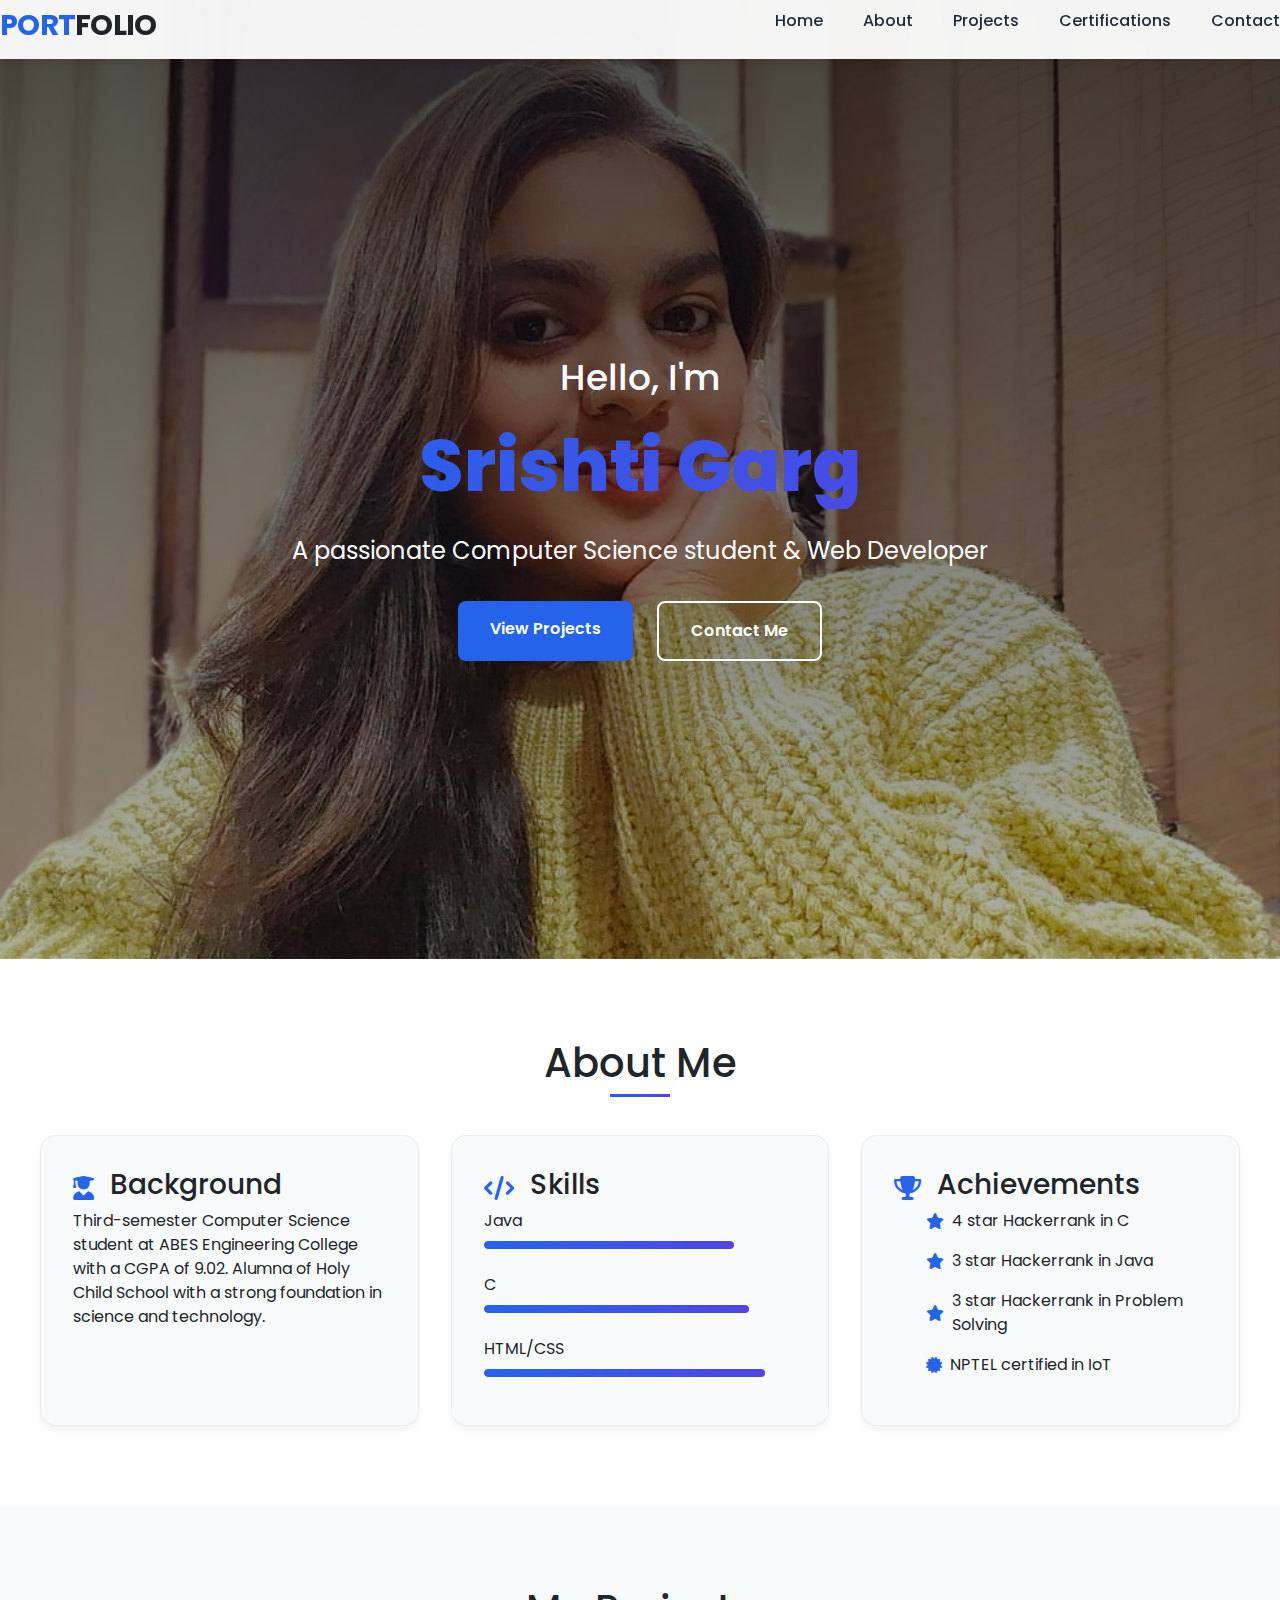
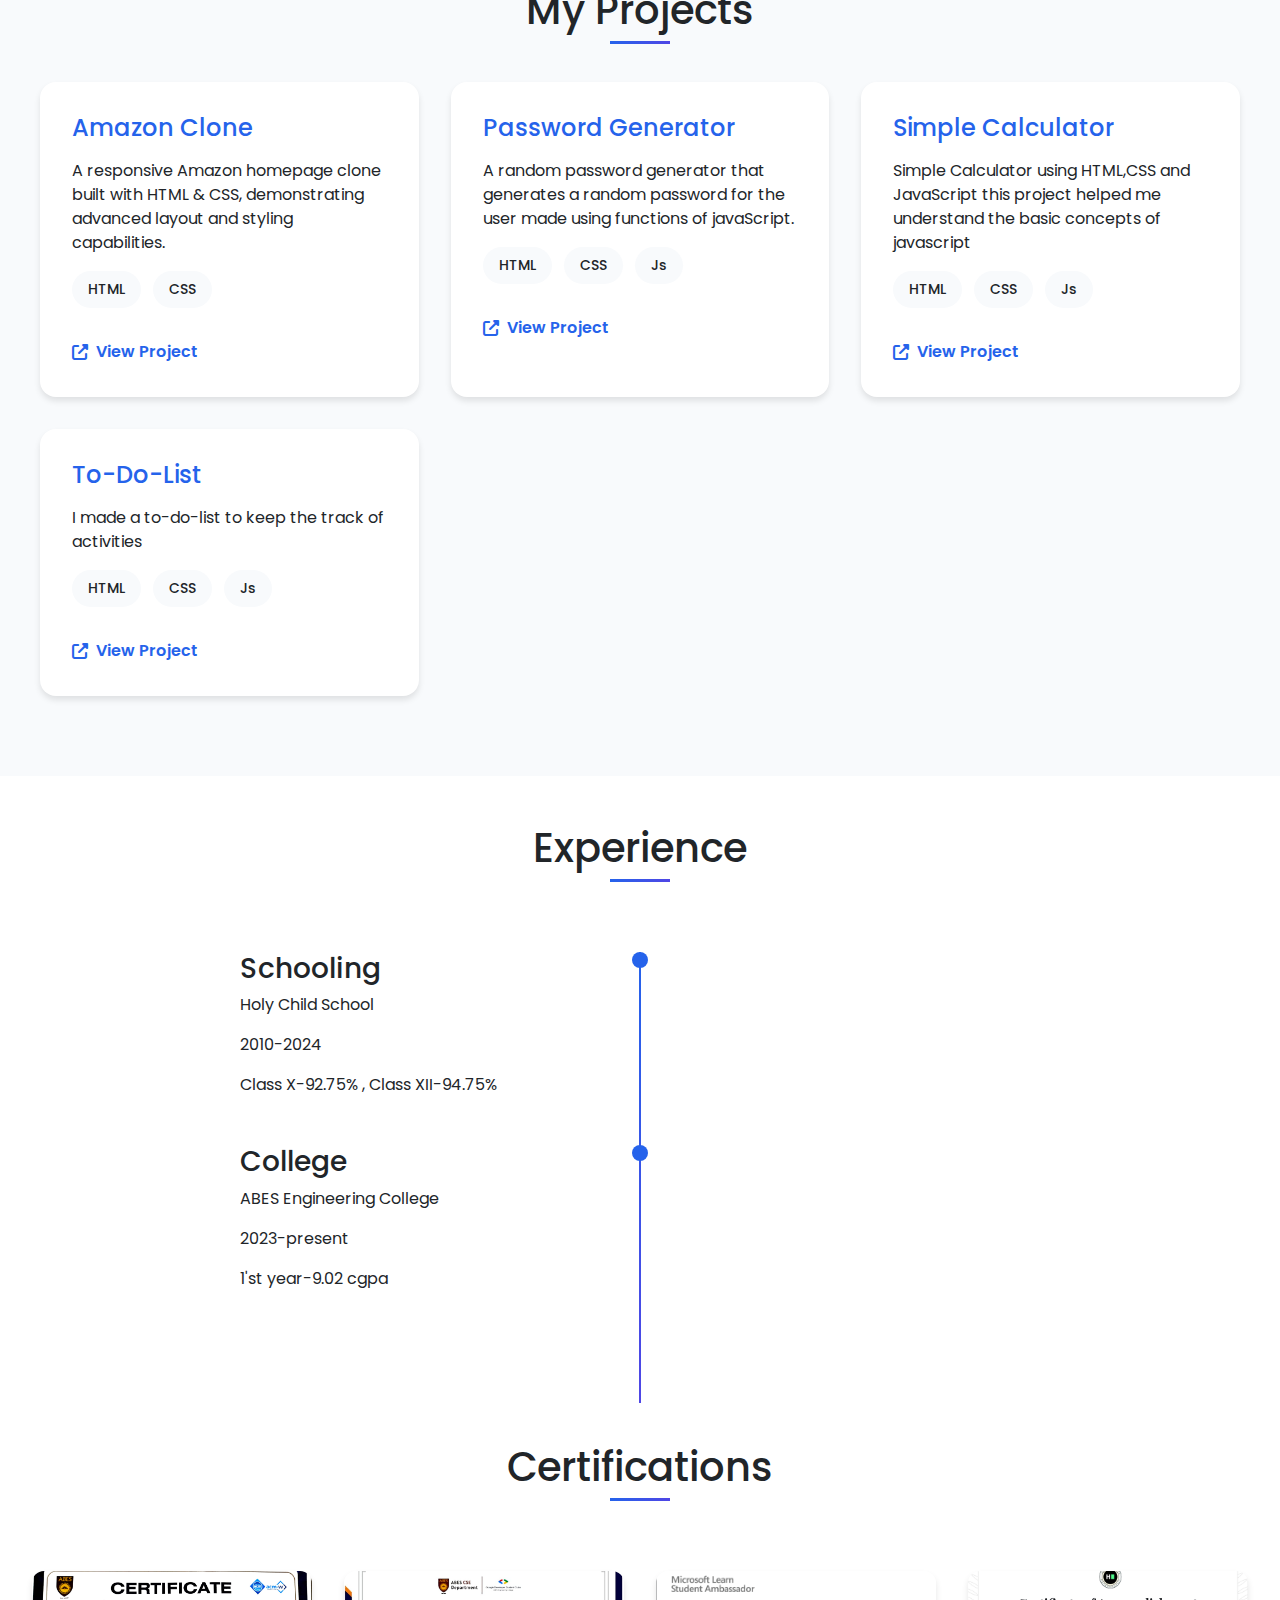
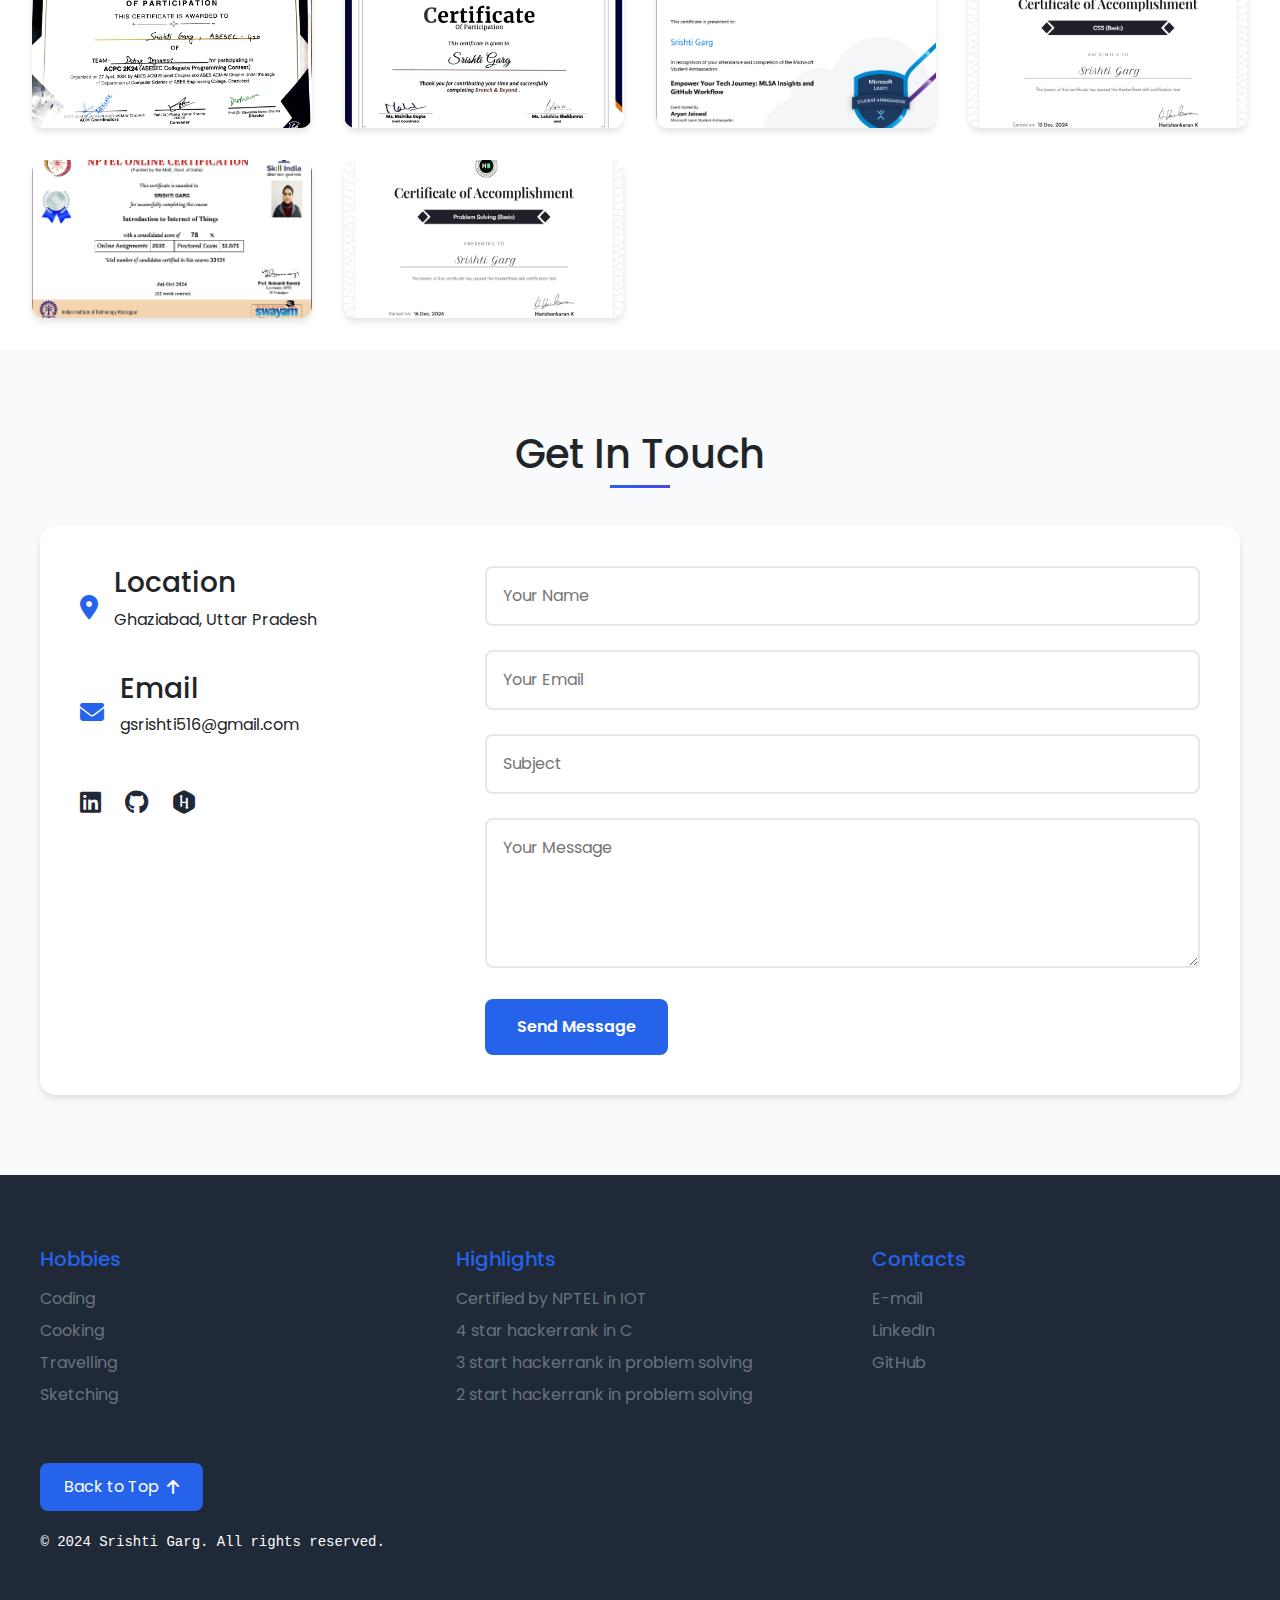
==== commit ec6745d0: "Update index.html" ====
--- a/index.html
+++ b/index.html
@@ -158,7 +158,33 @@
             <!-- Repeat for other projects -->
         </div>
     </div>
-    
+    <br> <br>
+    <section id="experience" class="experience">
+        <h2 class="section-title">Experience</h2>
+        <div class="timeline">
+            <div class="timeline-item">
+                <div class="timeline-dot"></div>
+                <div class="timeline-content">
+                    <h3>Schooling</h3>
+                    <p class="company">Holy Child School</p>
+                    <p class="period">2010-2024</p>
+                    <p>Class X-92.75% , Class XII-94.75%</p>
+                </div>
+            </div>
+           
+            <div class="timeline-item">
+                <div class="timeline-dot"></div>
+                <div class="timeline-content">
+                    <h3>College</h3>
+                    <p class="company">ABES Engineering College</p>
+                    <p class="period">2023-present</p>
+                    <p>1'st year-9.02 cgpa</p>
+                </div>
+            </div>
+            <!-- Repeat timeline items -->
+        </div>
+    </section>
+    <br> <br>
     <div class="certifications-section" id="certifications">
         <br>
         <h2 class="section-title">Certifications</h2>
--- a/enhance.css
+++ b/enhance.css
@@ -6,6 +6,7 @@
 }
 
 :root {
+    --primary: #2563eb;
     --primary-color: #2563eb;
     --secondary-color: #4f46e5;
     --text-color: #1f2937;
@@ -15,6 +16,7 @@
     --hover-color: #1d4ed8;
     --gradient-start: #2563eb;
     --gradient-end: #4f46e5;
+    --gradient: linear-gradient(135deg, var(--primary), var(--secondary-color));
 }
 
 html {
@@ -470,6 +472,39 @@
 .hobbies a:hover {
     color: var(--primary-color);
 }
+/* Experience Timeline */
+.timeline {
+    position: relative;
+    max-width: 800px;
+    margin: 0 auto;
+    padding: 2rem 0;
+}
+
+.timeline::before {
+    content: '';
+    position: absolute;
+    width: 2px;
+    height: 100%;
+    background: var(--gradient);
+    left: 50%;
+    transform: translateX(-50%);
+}
+
+.timeline-item {
+    margin-bottom: 3rem;
+    position: relative;
+}
+
+.timeline-dot {
+    width: 16px;
+    height: 16px;
+    background: var(--primary);
+    border-radius: 50%;
+    position: absolute;
+    left: 50%;
+    transform: translateX(-50%);
+}
+
 
 .back-to-top {
     display: inline-flex;
@@ -538,28 +573,69 @@
         padding: 1rem;
         flex-direction: column;
         
-    }
+        
+    }
+    
     .background {
         height: 50px;
         background-repeat: no-repeat;
+        min-height: 300px;  /* Fixed square height */
+        width: 300px;       /* Fixed square width */
        
-    }
-
+        background-size: cover;
+        background-position: center;
+        position: static;   /* Removes fixed positioning */
+        margin: 20px auto;  /* Centers the square and adds spacing */
+        border-radius: 8px; /* Optional: adds rounded corners */
+        
+       
+    }
+    .about-section{
+        margin-top: 50vh;
+        font-size: .8rem;
+    }
+.hero-section{
+    min-height: auto;
+        position: relative;
+        order: -1;
+        color: var(--gradient);
+        padding-top: 250px;
+        font-size: .8rem;
+       
+    
+        
+}
+.secondary-btn{
+    
+    background-color: #414347;
+}
     .nav_content ul {
        
         display: none;
     }
 
     .hero-content .name {
+
         font-size: 3rem;
         
     }
 
     .contact-container {
+        
         grid-template-columns: 1fr;
     }
 
     .last {
         grid-template-columns: 1fr;
     }
+    .timeline{
+        max-width: 100%;
+        margin: 20vw;
+    }
+    .timeline-dot{
+        margin-left: 35vw;
+    }
+    .timeline::before{
+        margin-left: 35vw;
+    }
 }